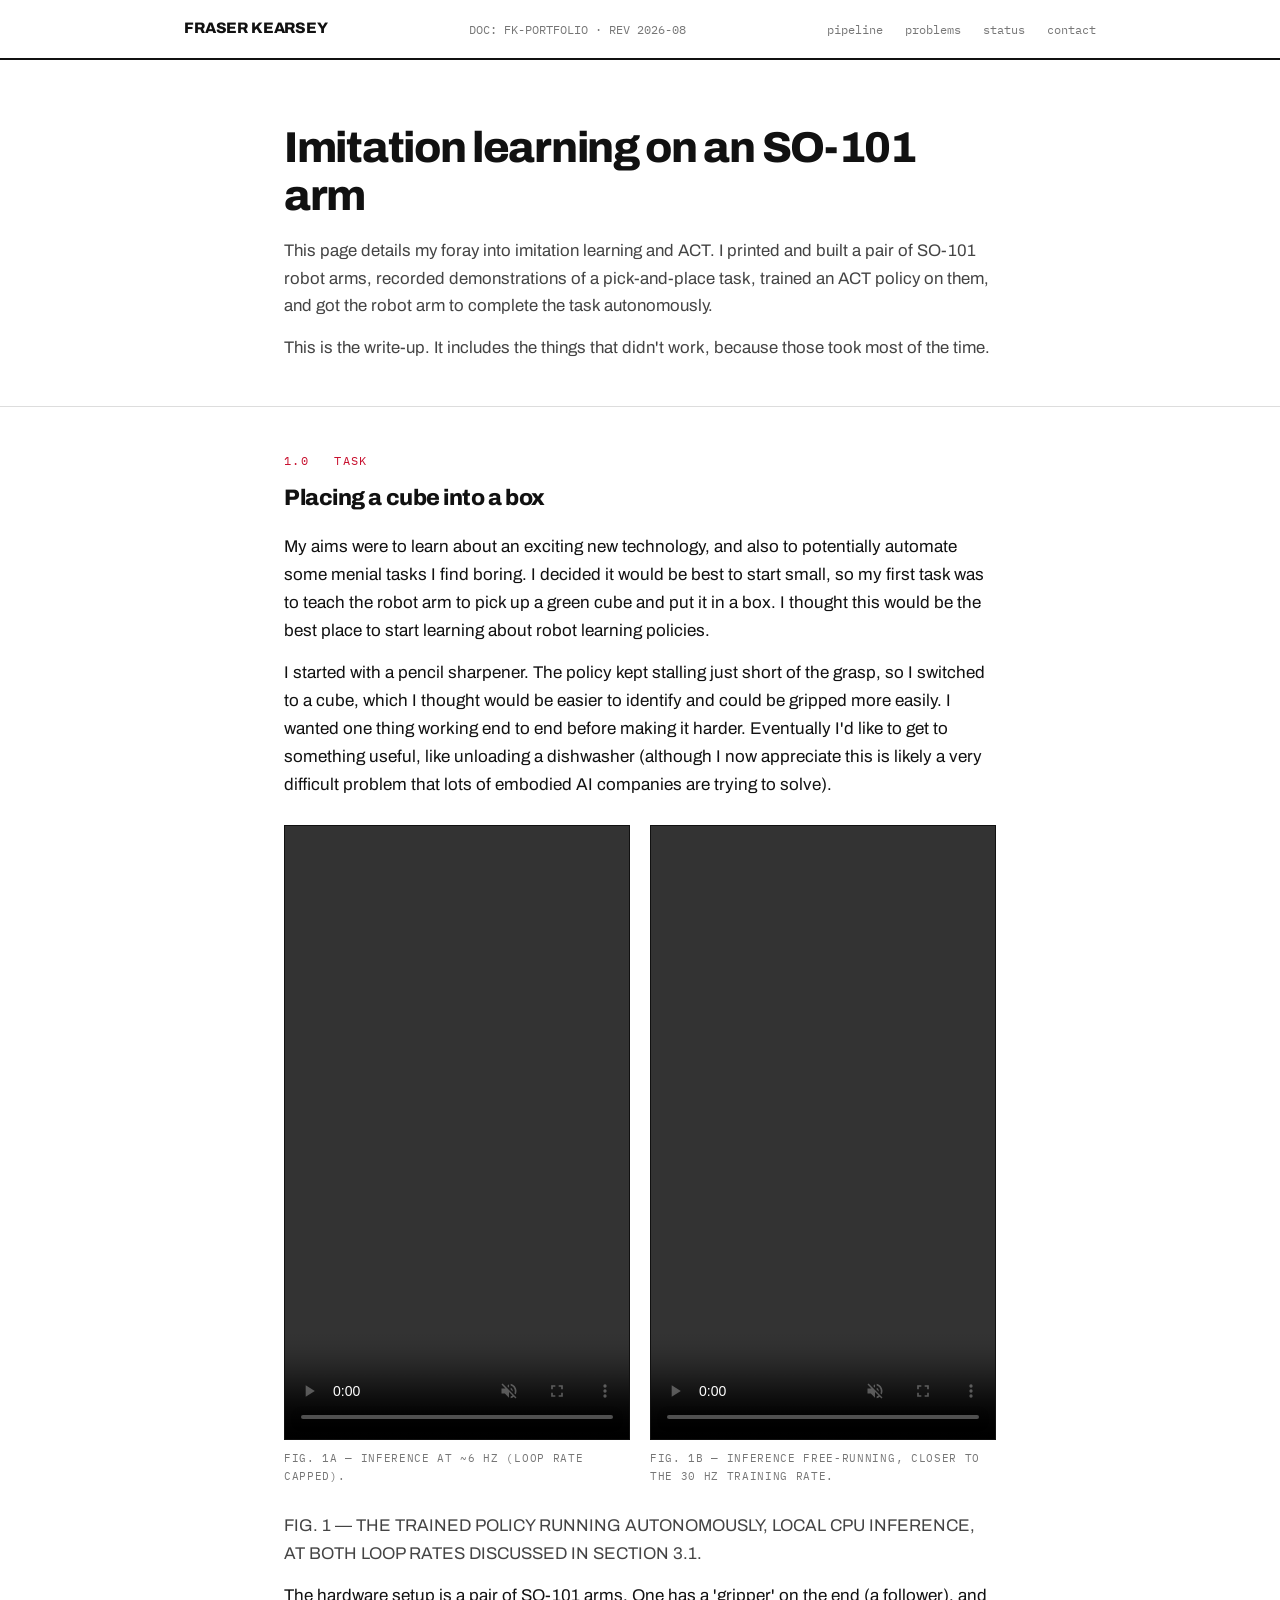
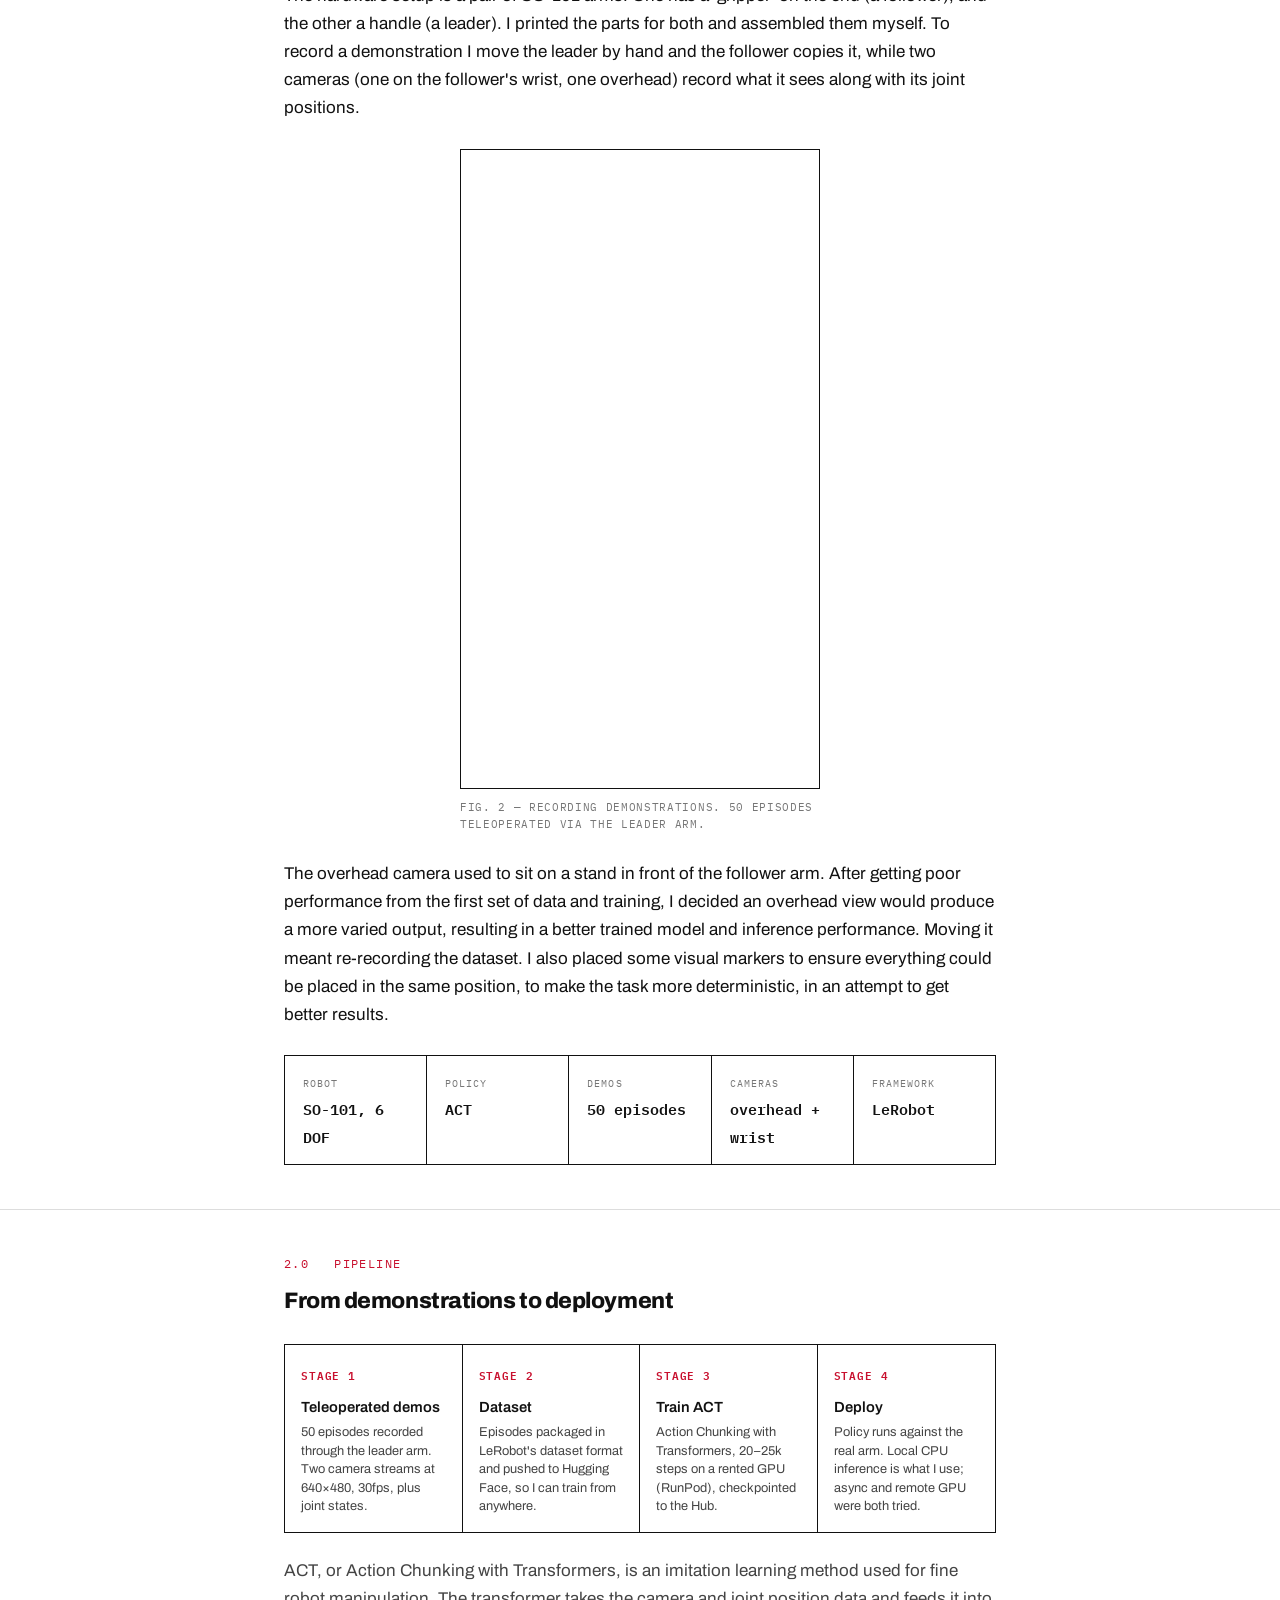
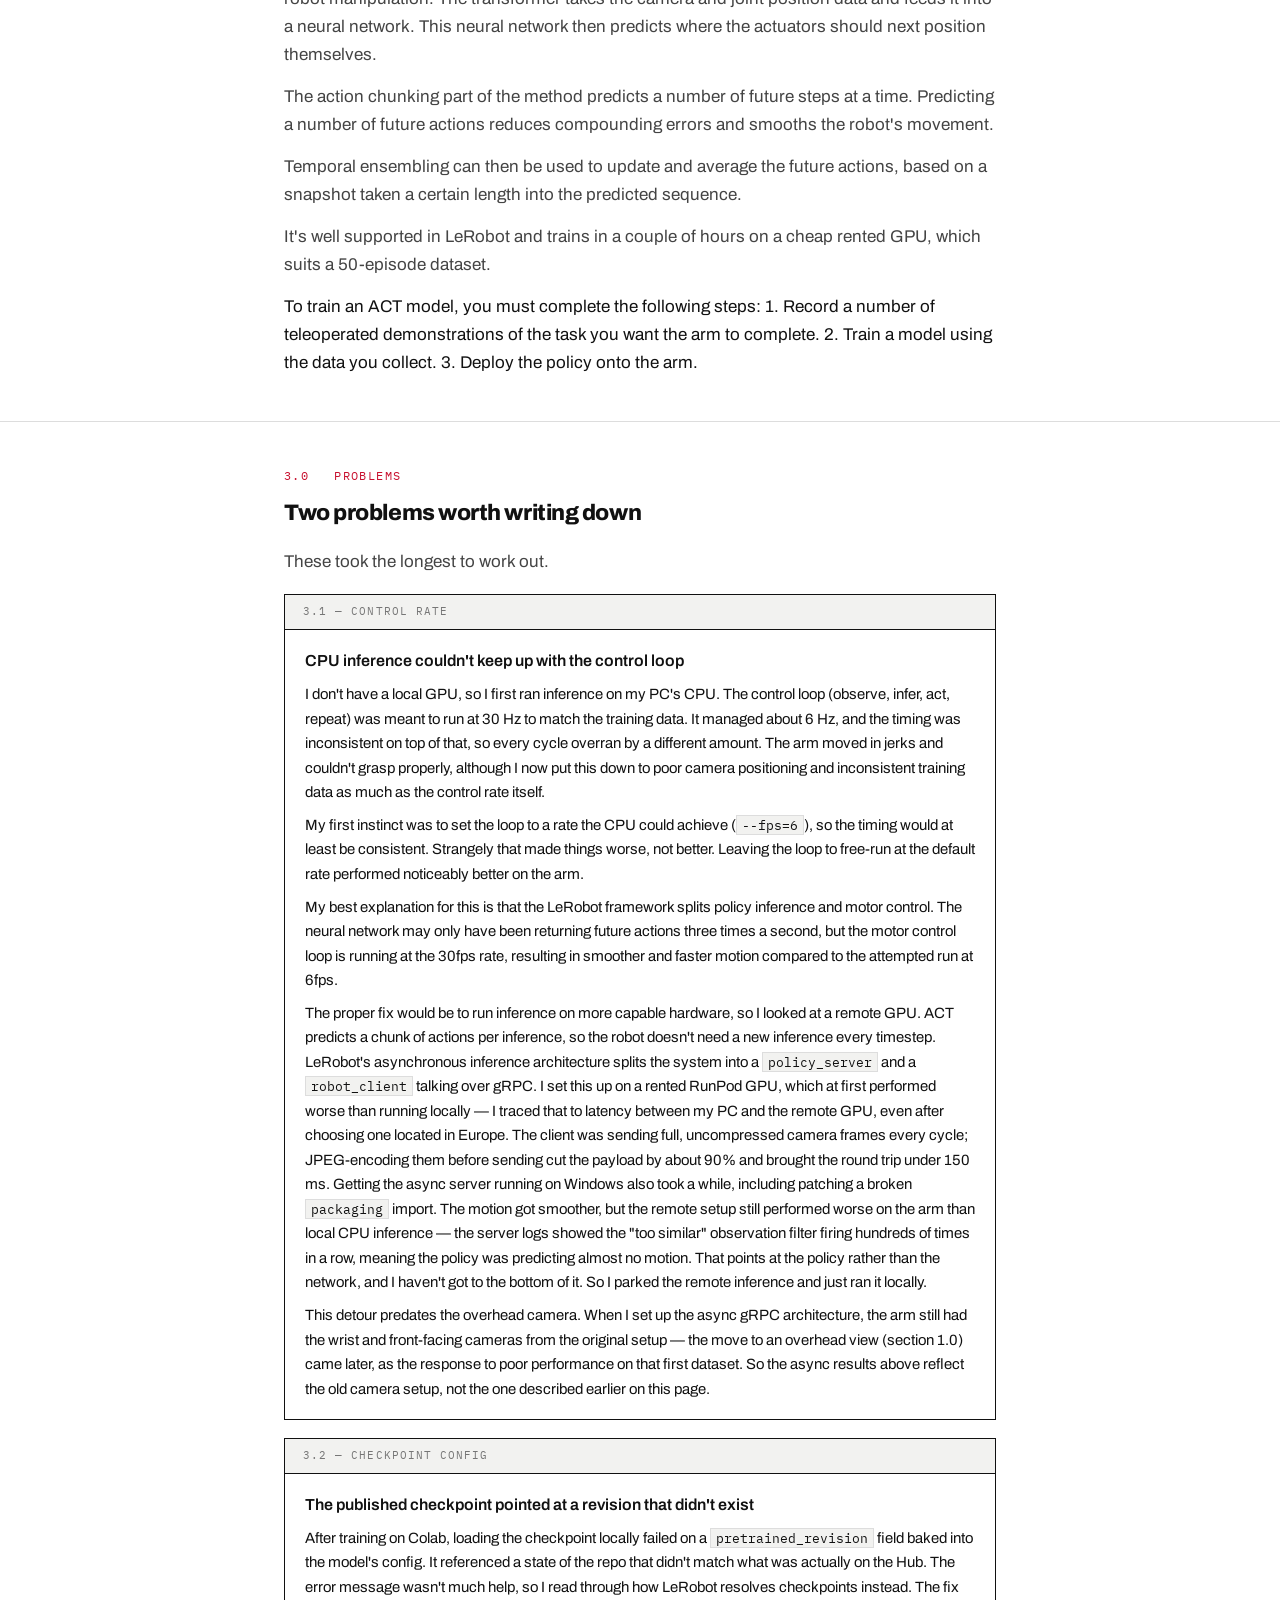
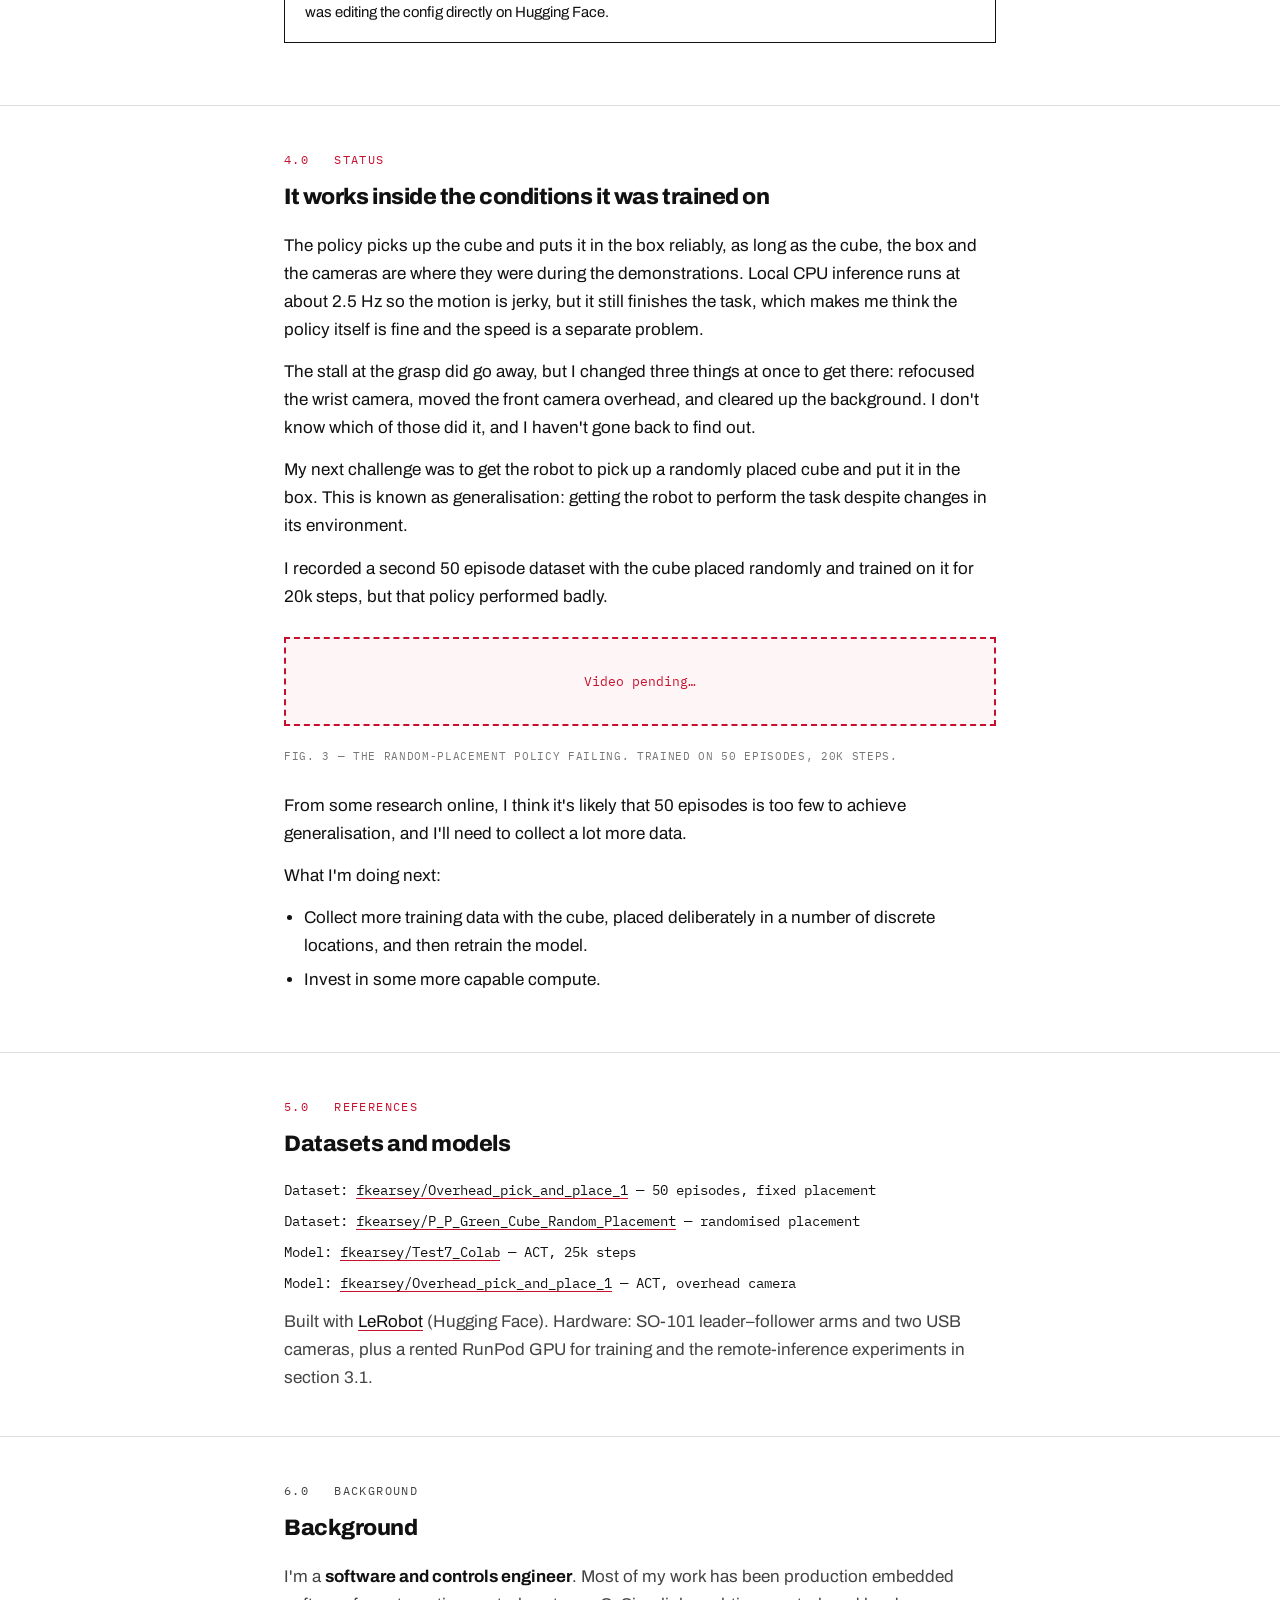
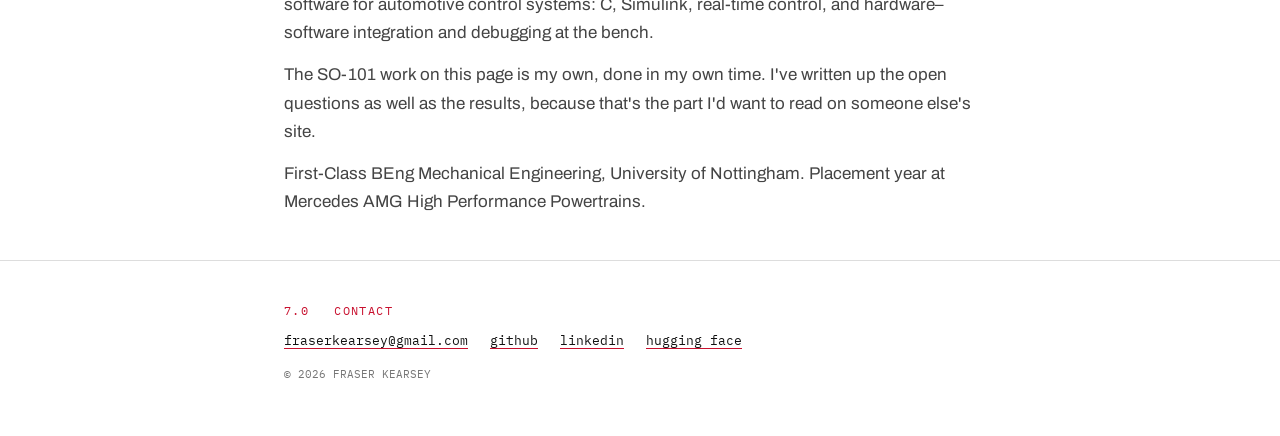
==== index.html @ fc2f0c2c "Add side-by-side inference videos, fix black bars, clean up copy - Add FIG 1A/1B: 6fps and 30fps inf" ====
<!DOCTYPE html>
<html lang="en">
<head>
<meta charset="UTF-8">
<meta name="viewport" content="width=device-width, initial-scale=1.0">
<title>Fraser Kearsey — imitation learning on an SO-101 arm</title>
<meta name="description" content="An end-to-end imitation learning pipeline on the SO-101 robot arm: teleoperated data collection, ACT policy training, and deployment on real hardware.">
<link rel="preconnect" href="https://fonts.googleapis.com">
<link rel="preconnect" href="https://fonts.gstatic.com" crossorigin>
<link href="https://fonts.googleapis.com/css2?family=Archivo:wght@400;500;600;800&family=IBM+Plex+Mono:wght@400;500;600&display=swap" rel="stylesheet">
<style>
:root{
  --paper:#ffffff;
  --ink:#111111;
  --soft:#444444;
  --grey:#767676;
  --panel:#f2f2f0;
  --rule:#dddddd;
  --red:#c8102e;
  --mono:'IBM Plex Mono',ui-monospace,monospace;
  --sans:'Archivo',system-ui,sans-serif;
}
*{box-sizing:border-box;margin:0;padding:0}
html{scroll-behavior:smooth}
@media (prefers-reduced-motion: reduce){html{scroll-behavior:auto}}
body{font-family:var(--sans);color:var(--ink);line-height:1.65;background:var(--paper);font-size:17px}
a{color:var(--ink);text-decoration:underline;text-decoration-color:var(--red);text-underline-offset:3px}
a:hover{color:var(--red)}
a:focus-visible{outline:2px solid var(--red);outline-offset:3px}
.wrap{max-width:760px;margin:0 auto;padding:0 24px}

/* ---------- nav ---------- */
nav{border-bottom:2px solid var(--ink);background:var(--paper);position:sticky;top:0;z-index:10}
nav .wrap{max-width:960px;display:flex;justify-content:space-between;align-items:center;height:58px}
.brand{font-weight:800;font-size:.95rem;letter-spacing:-.01em}
.docref{font-family:var(--mono);font-size:.72rem;color:var(--grey)}
.navlinks{display:flex;gap:22px;font-family:var(--mono);font-size:.78rem}
.navlinks a{color:var(--grey);text-decoration:none}
.navlinks a:hover{color:var(--red)}

/* ---------- intro ---------- */
header.intro{padding:64px 0 44px;border-bottom:1px solid var(--rule)}
h1{font-size:clamp(1.9rem,4.6vw,2.7rem);line-height:1.1;font-weight:800;letter-spacing:-.03em;margin-bottom:18px}
.lede{color:var(--soft);font-size:1.05rem}
.lede p{margin-bottom:14px}
.lede p:last-child{margin-bottom:0}

/* ---------- sections ---------- */
section{padding:44px 0;border-bottom:1px solid var(--rule)}
.secnum{font-family:var(--mono);font-size:.72rem;letter-spacing:.12em;color:var(--red);margin-bottom:10px}
h2{font-size:1.4rem;font-weight:800;letter-spacing:-.02em;margin-bottom:16px}
p{margin-bottom:14px}
p:last-child{margin-bottom:0}
p.soft{color:var(--soft)}
code{font-family:var(--mono);font-size:.85em;background:var(--panel);border:1px solid var(--rule);padding:1px 5px}
ul{margin:0 0 14px 1.2em}
li{margin-bottom:6px}

/* ---------- datastrip ---------- */
.datastrip{display:flex;flex-wrap:wrap;border:1px solid var(--ink);margin-top:26px}
.datastrip div{padding:12px 18px;border-right:1px solid var(--ink);flex:1;min-width:128px}
.datastrip div:last-child{border-right:none}
.datastrip .k{font-family:var(--mono);font-size:.64rem;letter-spacing:.1em;text-transform:uppercase;color:var(--grey)}
.datastrip .v{font-family:var(--mono);font-size:.92rem;font-weight:600}

/* ---------- figures ---------- */
.placeholder{border:2px dashed var(--red);background:#fdf5f6;padding:32px 24px;text-align:center;font-family:var(--mono);font-size:.82rem;color:var(--red);margin:22px 0}
.placeholder small{display:block;margin-top:8px;color:var(--grey);font-size:.72rem;line-height:1.5}

figure.media{margin:26px 0}
figure.media img,figure.media video{display:block;width:100%;border:1px solid var(--ink)}
/* responsive 16:9 box for YouTube embeds */
figure.media .yt{position:relative;aspect-ratio:16/9;border:1px solid var(--ink);background:var(--panel)}
figure.media .yt iframe{position:absolute;inset:0;width:100%;height:100%;border:0;display:block}
figure.media figcaption{font-family:var(--mono);font-size:.7rem;letter-spacing:.06em;color:var(--grey);margin-top:10px;line-height:1.6}

/* ---------- side-by-side video pair ---------- */
.media-pair{display:grid;grid-template-columns:1fr 1fr;gap:20px;margin:26px 0}
.media-pair figure.media{margin:0}
video.portrait{aspect-ratio:9/16;height:auto;object-fit:cover;object-position:center}
figure.media.short{max-width:360px;margin-left:auto;margin-right:auto}
@media (max-width:700px){
  .media-pair{grid-template-columns:1fr}
}

/* ---------- pipeline ---------- */
.pipeline{display:grid;grid-template-columns:repeat(4,1fr);margin:24px 0;border:1px solid var(--ink)}
.stage{padding:16px;border-right:1px solid var(--ink)}
.stage:last-child{border-right:none}
.stage .num{font-family:var(--mono);font-size:.66rem;color:var(--red);font-weight:600;letter-spacing:.08em}
.stage h4{font-size:.92rem;font-weight:600;margin:6px 0 4px}
.stage p{font-size:.8rem;color:var(--soft);margin:0;line-height:1.45}

/* ---------- problem blocks ---------- */
.problem{border:1px solid var(--ink);margin:18px 0}
.problem .p-head{display:flex;justify-content:space-between;align-items:center;gap:10px;padding:8px 18px;background:var(--panel);border-bottom:1px solid var(--ink)}
.problem .p-label{font-family:var(--mono);font-size:.66rem;letter-spacing:.1em;color:var(--grey)}
.problem .p-body{padding:18px 20px}
.problem h4{font-size:1rem;font-weight:600;margin-bottom:8px}
.problem p{font-size:.93rem;margin-bottom:8px}
.problem p:last-child{margin-bottom:0}

/* ---------- lists ---------- */
.links-list{list-style:none;margin-left:0}
.links-list li{font-family:var(--mono);font-size:.86rem;margin-bottom:8px}

/* ---------- background ---------- */
.about p{color:var(--soft)}
.about strong{color:var(--ink)}

/* ---------- footer ---------- */
footer{padding:40px 0 52px}
.footlinks{display:flex;gap:22px;flex-wrap:wrap;font-family:var(--mono);font-size:.82rem;margin-bottom:14px}
.copyright{font-family:var(--mono);font-size:.7rem;color:var(--grey)}

@media (max-width:760px){
  .docref{display:none}
}
@media (max-width:700px){
  .pipeline{grid-template-columns:1fr 1fr}
  .stage:nth-child(2){border-right:none}
  .stage:nth-child(1),.stage:nth-child(2){border-bottom:1px solid var(--ink)}
}
@media (max-width:430px){
  .pipeline{grid-template-columns:1fr}
  .stage{border-right:none;border-bottom:1px solid var(--ink)}
  .stage:last-child{border-bottom:none}
}
</style>
</head>
<body>

<nav>
  <div class="wrap">
    <span class="brand">FRASER KEARSEY</span>
    <span class="docref">DOC: FK-PORTFOLIO &middot; REV 2026-08</span>
    <div class="navlinks">
      <a href="#pipeline">pipeline</a>
      <a href="#problems">problems</a>
      <a href="#status">status</a>
      <a href="#contact">contact</a>
    </div>
  </div>
</nav>

<header class="intro">
  <div class="wrap">
    <h1>Imitation learning on an SO-101 arm</h1>
    <div class="lede">
      <p>This page details my foray into imitation learning and ACT. I printed and built a pair of SO-101 robot arms, recorded demonstrations of a pick-and-place task, trained an ACT policy on them, and got the robot arm to complete the task autonomously.</p>
      <p>This is the write-up. It includes the things that didn't work, because those took most of the time.</p>
    </div>
  </div>
</header>

<main>

<section>
  <div class="wrap">
    <p class="secnum">1.0 &nbsp; TASK</p>
    <h2>Placing a cube into a box</h2>
    <p>My aims were to learn about an exciting new technology, and also to potentially automate some menial tasks I find boring. I decided it would be best to start small, so my first task was to teach the robot arm to pick up a green cube and put it in a box. I thought this would be the best place to start learning about robot learning policies.</p>
    <p>I started with a pencil sharpener. The policy kept stalling just short of the grasp, so I switched to a cube, which I thought would be easier to identify and could be gripped more easily. I wanted one thing working end to end before making it harder. Eventually I'd like to get to something useful, like unloading a dishwasher (although I now appreciate this is likely a very difficult problem that lots of embodied AI companies are trying to solve).</p>

    <div class="media-pair">
      <figure class="media">
        <video class="portrait" src="Video/Working_Inference_6fps.mp4" controls muted playsinline></video>
        <figcaption>FIG. 1A &mdash; INFERENCE AT ~6 HZ (LOOP RATE CAPPED).</figcaption>
      </figure>
      <figure class="media">
        <video class="portrait" src="Video/Working_Inference_30fps_720.mp4" controls muted playsinline></video>
        <figcaption>FIG. 1B &mdash; INFERENCE FREE-RUNNING, CLOSER TO THE 30 HZ TRAINING RATE.</figcaption>
      </figure>
    </div>
    <p class="soft">FIG. 1 &mdash; THE TRAINED POLICY RUNNING AUTONOMOUSLY, LOCAL CPU INFERENCE, AT BOTH LOOP RATES DISCUSSED IN SECTION 3.1.</p>

    <p>The hardware setup is a pair of SO-101 arms. One has a 'gripper' on the end (a follower), and the other a handle (a leader). I printed the parts for both and assembled them myself. To record a demonstration I move the leader by hand and the follower copies it, while two cameras (one on the follower's wrist, one overhead) record what it sees along with its joint positions.</p>

    <!-- FIG. 2 — data collection timelapse. Same drill: swap YOUR_VIDEO_ID. -->
    <figure class="media short">
      <video class="portrait" src="Video/so101-datacollection.mp4" autoplay loop muted playsinline></video>
      <figcaption>FIG. 2 — RECORDING DEMONSTRATIONS. 50 EPISODES TELEOPERATED VIA THE LEADER ARM.</figcaption>
    </figure>

    <p>The overhead camera used to sit on a stand in front of the follower arm. After getting poor performance from the first set of data and training, I decided an overhead view would produce a more varied output, resulting in a better trained model and inference performance. Moving it meant re-recording the dataset. I also placed some visual markers to ensure everything could be placed in the same position, to make the task more deterministic, in an attempt to get better results.</p>

    <div class="datastrip">
      <div><span class="k">Robot</span><br><span class="v">SO-101, 6 DOF</span></div>
      <div><span class="k">Policy</span><br><span class="v">ACT</span></div>
      <div><span class="k">Demos</span><br><span class="v">50 episodes</span></div>
      <div><span class="k">Cameras</span><br><span class="v">overhead + wrist</span></div>
      <div><span class="k">Framework</span><br><span class="v">LeRobot</span></div>
    </div>
  </div>
</section>

<section id="pipeline">
  <div class="wrap">
    <p class="secnum">2.0 &nbsp; PIPELINE</p>
    <h2>From demonstrations to deployment</h2>
    <div class="pipeline">
      <div class="stage">
        <span class="num">STAGE 1</span>
        <h4>Teleoperated demos</h4>
        <p>50 episodes recorded through the leader arm. Two camera streams at 640&times;480, 30fps, plus joint states.</p>
      </div>
      <div class="stage">
        <span class="num">STAGE 2</span>
        <h4>Dataset</h4>
        <p>Episodes packaged in LeRobot's dataset format and pushed to Hugging Face, so I can train from anywhere.</p>
      </div>
      <div class="stage">
        <span class="num">STAGE 3</span>
        <h4>Train ACT</h4>
        <p>Action Chunking with Transformers, 20&ndash;25k steps on a rented GPU (RunPod), checkpointed to the Hub.</p>
      </div>
      <div class="stage">
        <span class="num">STAGE 4</span>
        <h4>Deploy</h4>
        <p>Policy runs against the real arm. Local CPU inference is what I use; async and remote GPU were both tried.</p>
      </div>
    </div>
    <p class="soft">ACT, or Action Chunking with Transformers, is an imitation learning method used for fine robot manipulation. The transformer takes the camera and joint position data and feeds it into a neural network. This neural network then predicts where the actuators should next position themselves.</p>

    <p class="soft">The action chunking part of the method predicts a number of future steps at a time. Predicting a number of future actions reduces compounding errors and smooths the robot's movement.</p>

    <p class="soft">Temporal ensembling can then be used to update and average the future actions, based on a snapshot taken a certain length into the predicted sequence.</p>

    <p class="soft">It's well supported in LeRobot and trains in a couple of hours on a cheap rented GPU, which suits a 50-episode dataset.</p>

    <p>To train an ACT model, you must complete the following steps: 1. Record a number of teleoperated demonstrations of the task you want the arm to complete. 2. Train a model using the data you collect. 3. Deploy the policy onto the arm.</p>
  </div>
</section>

<section id="problems">
  <div class="wrap">
    <p class="secnum">3.0 &nbsp; PROBLEMS</p>
    <h2>Two problems worth writing down</h2>
    <p class="soft">These took the longest to work out.</p>

    <div class="problem">
      <div class="p-head"><span class="p-label">3.1 &mdash; CONTROL RATE</span></div>
      <div class="p-body">
        <h4>CPU inference couldn't keep up with the control loop</h4>
        <p>I don't have a local GPU, so I first ran inference on my PC's CPU. The control loop (observe, infer, act, repeat) was meant to run at 30 Hz to match the training data. It managed about 6 Hz, and the timing was inconsistent on top of that, so every cycle overran by a different amount. The arm moved in jerks and couldn't grasp properly, although I now put this down to poor camera positioning and inconsistent training data as much as the control rate itself.</p>
        
        <p>My first instinct was to set the loop to a rate the CPU could achieve (<code>--fps=6</code>), so the timing would at least be consistent. Strangely that made things worse, not better. Leaving the loop to free-run at the default rate performed noticeably better on the arm.</p>
        
        <p>My best explanation for this is that the LeRobot framework splits policy inference and motor control. The neural network may only have been returning future actions three times a second, but the motor control loop is running at the 30fps rate, resulting in smoother and faster motion compared to the attempted run at 6fps.</p>
        
        <p>The proper fix would be to run inference on more capable hardware, so I looked at a remote GPU. ACT predicts a chunk of actions per inference, so the robot doesn't need a new inference every timestep. LeRobot's asynchronous inference architecture splits the system into a <code>policy_server</code> and a <code>robot_client</code> talking over gRPC. I set this up on a rented RunPod GPU, which at first performed worse than running locally &mdash; I traced that to latency between my PC and the remote GPU, even after choosing one located in Europe. The client was sending full, uncompressed camera frames every cycle; JPEG-encoding them before sending cut the payload by about 90% and brought the round trip under 150 ms. Getting the async server running on Windows also took a while, including patching a broken <code>packaging</code> import. The motion got smoother, but the remote setup still performed worse on the arm than local CPU inference &mdash; the server logs showed the "too similar" observation filter firing hundreds of times in a row, meaning the policy was predicting almost no motion. That points at the policy rather than the network, and I haven't got to the bottom of it. So I parked the remote inference and just ran it locally.</p>

        <p>This detour predates the overhead camera. When I set up the async gRPC architecture, the arm still had the wrist and front-facing cameras from the original setup &mdash; the move to an overhead view (section 1.0) came later, as the response to poor performance on that first dataset. So the async results above reflect the old camera setup, not the one described earlier on this page.</p>
      </div>
    </div>

    <div class="problem">
      <div class="p-head"><span class="p-label">3.2 &mdash; CHECKPOINT CONFIG</span></div>
      <div class="p-body">
        <h4>The published checkpoint pointed at a revision that didn't exist</h4>
        <p>After training on Colab, loading the checkpoint locally failed on a <code>pretrained_revision</code> field baked into the model's config. It referenced a state of the repo that didn't match what was actually on the Hub. The error message wasn't much help, so I read through how LeRobot resolves checkpoints instead. The fix was editing the config directly on Hugging Face.</p>
      </div>
    </div>
  </div>
</section>

<section id="status">
  <div class="wrap">
    <p class="secnum">4.0 &nbsp; STATUS</p>
    <h2>It works inside the conditions it was trained on</h2>
    <p>The policy picks up the cube and puts it in the box reliably, as long as the cube, the box and the cameras are where they were during the demonstrations. Local CPU inference runs at about 2.5 Hz so the motion is jerky, but it still finishes the task, which makes me think the policy itself is fine and the speed is a separate problem.</p>
    <p>The stall at the grasp did go away, but I changed three things at once to get there: refocused the wrist camera, moved the front camera overhead, and cleared up the background. I don't know which of those did it, and I haven't gone back to find out.</p>
    <p>My next challenge was to get the robot to pick up a randomly placed cube and put it in the box. This is known as generalisation: getting the robot to perform the task despite changes in its environment.</p>
    <p>I recorded a second 50 episode dataset with the cube placed randomly and trained on it for 20k steps, but that policy performed badly.</p>

    <!-- FIG. 3 — the poor generalisation run. Replace .placeholder with a video/figure once footage is ready. -->
    <figure class="media">
      <div class="placeholder">Video pending&hellip;</div>
      <figcaption>FIG. 3 &mdash; THE RANDOM-PLACEMENT POLICY FAILING. TRAINED ON 50 EPISODES, 20K STEPS.</figcaption>
    </figure>

    <p>From some research online, I think it's likely that 50 episodes is too few to achieve generalisation, and I'll need to collect a lot more data.</p>
    <p>What I'm doing next:</p>
    <ul>
      <li>Collect more training data with the cube, placed deliberately in a number of discrete locations, and then retrain the model.</li>
      <li>Invest in some more capable compute.</li>
    </ul>
  </div>
</section>

<section>
  <div class="wrap">
    <p class="secnum">5.0 &nbsp; REFERENCES</p>
    <h2>Datasets and models</h2>
    <ul class="links-list">
      <li>Dataset: <a href="https://huggingface.co/datasets/fkearsey/Overhead_pick_and_place_1">fkearsey/Overhead_pick_and_place_1</a> &mdash; 50 episodes, fixed placement</li>
      <li>Dataset: <a href="https://huggingface.co/datasets/fkearsey/P_P_Green_Cube_Random_Placement">fkearsey/P_P_Green_Cube_Random_Placement</a> &mdash; randomised placement</li>
      <li>Model: <a href="https://huggingface.co/fkearsey/Test7_Colab">fkearsey/Test7_Colab</a> &mdash; ACT, 25k steps</li>
      <li>Model: <a href="https://huggingface.co/fkearsey/Overhead_pick_and_place_1">fkearsey/Overhead_pick_and_place_1</a> &mdash; ACT, overhead camera</li>
    </ul>
    <p class="soft">Built with <a href="https://github.com/huggingface/lerobot">LeRobot</a> (Hugging Face). Hardware: SO-101 leader&ndash;follower arms and two USB cameras, plus a rented RunPod GPU for training and the remote-inference experiments in section 3.1.</p>
  </div>
</section>

<section id="background" class="about">
  <div class="wrap">
    <p class="secnum">6.0 &nbsp; BACKGROUND</p>
    <h2>Background</h2>
    <p>I'm a <strong>software and controls engineer</strong>. Most of my work has been production embedded software for automotive control systems: C, Simulink, real-time control, and hardware&ndash;software integration and debugging at the bench.</p>
    <p>The SO-101 work on this page is my own, done in my own time. I've written up the open questions as well as the results, because that's the part I'd want to read on someone else's site.</p>
    <p>First-Class BEng Mechanical Engineering, University of Nottingham. Placement year at Mercedes AMG High Performance Powertrains.</p>
  </div>
</section>
</main>

<footer id="contact">
  <div class="wrap">
    <p class="secnum">7.0 &nbsp; CONTACT</p>
    <div class="footlinks">
      <a href="mailto:fraserkearsey@gmail.com">fraserkearsey@gmail.com</a>
      <a href="https://github.com/fraserky">github</a>
      <a href="https://linkedin.com/in/fraserkearsey">linkedin</a>
      <a href="https://huggingface.co/fkearsey">hugging face</a>
    </div>
    <p class="copyright">&copy; 2026 FRASER KEARSEY</p>
  </div>
</footer>

</body>
</html>
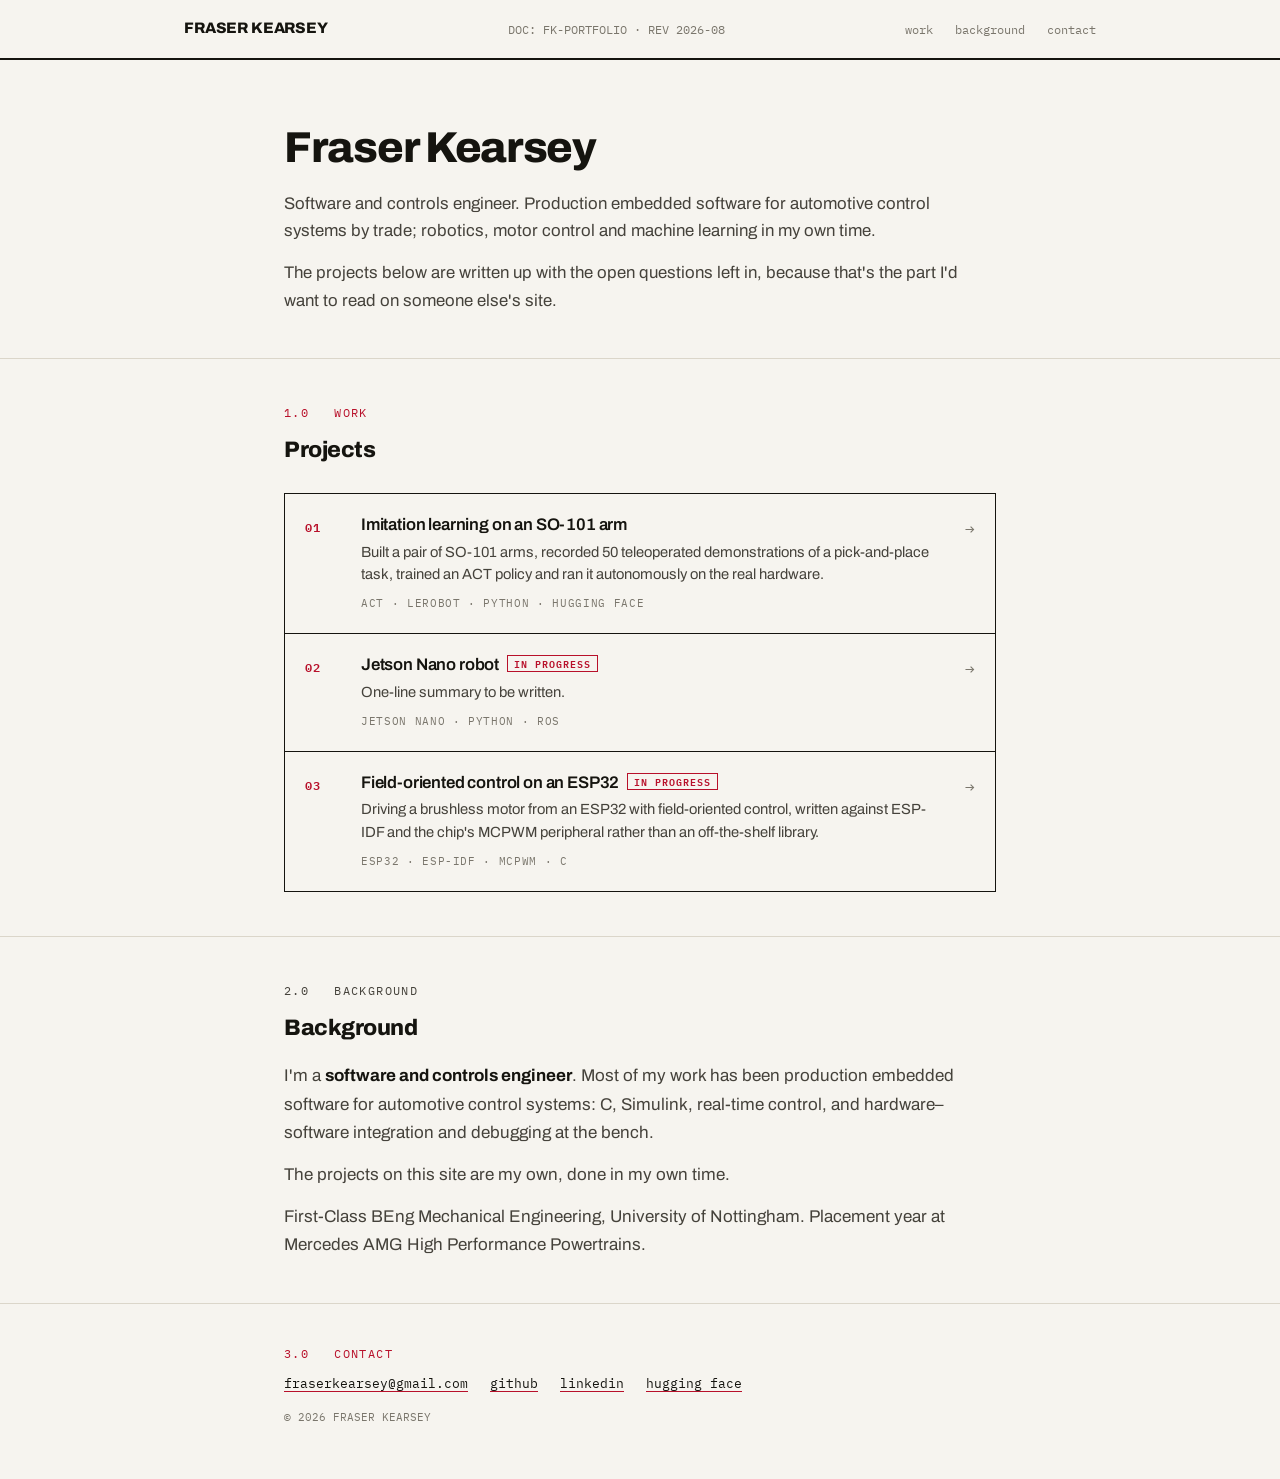
==== commit 910b5360: "Split site into multiple pages; add Jetson Nano and ESP32 FOC stubs" ====
--- a/index.html
+++ b/index.html
@@ -3,26 +3,42 @@
 <head>
 <meta charset="UTF-8">
 <meta name="viewport" content="width=device-width, initial-scale=1.0">
-<title>Fraser Kearsey — imitation learning on an SO-101 arm</title>
-<meta name="description" content="An end-to-end imitation learning pipeline on the SO-101 robot arm: teleoperated data collection, ACT policy training, and deployment on real hardware.">
+<title>Fraser Kearsey — software and controls engineer</title>
+<meta name="description" content="Software and controls engineer. Embedded control systems by trade, robotics and machine learning projects in my own time.">
 <link rel="preconnect" href="https://fonts.googleapis.com">
 <link rel="preconnect" href="https://fonts.gstatic.com" crossorigin>
 <link href="https://fonts.googleapis.com/css2?family=Archivo:wght@400;500;600;800&family=IBM+Plex+Mono:wght@400;500;600&display=swap" rel="stylesheet">
 <style>
 :root{
-  --paper:#ffffff;
-  --ink:#111111;
-  --soft:#444444;
-  --grey:#767676;
-  --panel:#f2f2f0;
-  --rule:#dddddd;
-  --red:#c8102e;
+  --paper:#f6f4ef;
+  --ink:#15140f;
+  --soft:#45423b;
+  --grey:#7a766c;
+  --panel:#ebe7de;
+  --rule:#dbd6ca;
+  --red:#b8102a;
+  --wash:#f6eae9;
+}
+@media (prefers-color-scheme: dark){
+  :root{
+    --paper:#14130f;
+    --ink:#ecebe5;
+    --soft:#b5b1a6;
+    --grey:#8b8579;
+    --panel:#1e1c17;
+    --rule:#2f2c25;
+    --red:#ff6478;
+    --wash:#2a1c1e;
+  }
+}
+:root{
   --mono:'IBM Plex Mono',ui-monospace,monospace;
   --sans:'Archivo',system-ui,sans-serif;
 }
 *{box-sizing:border-box;margin:0;padding:0}
 html{scroll-behavior:smooth}
 @media (prefers-reduced-motion: reduce){html{scroll-behavior:auto}}
+html{color-scheme:light dark}
 body{font-family:var(--sans);color:var(--ink);line-height:1.65;background:var(--paper);font-size:17px}
 a{color:var(--ink);text-decoration:underline;text-decoration-color:var(--red);text-underline-offset:3px}
 a:hover{color:var(--red)}
@@ -32,7 +48,8 @@
 /* ---------- nav ---------- */
 nav{border-bottom:2px solid var(--ink);background:var(--paper);position:sticky;top:0;z-index:10}
 nav .wrap{max-width:960px;display:flex;justify-content:space-between;align-items:center;height:58px}
-.brand{font-weight:800;font-size:.95rem;letter-spacing:-.01em}
+.brand{font-weight:800;font-size:.95rem;letter-spacing:-.01em;text-decoration:none;color:var(--ink)}
+.brand:hover{color:var(--red)}
 .docref{font-family:var(--mono);font-size:.72rem;color:var(--grey)}
 .navlinks{display:flex;gap:22px;font-family:var(--mono);font-size:.78rem}
 .navlinks a{color:var(--grey);text-decoration:none}
@@ -56,53 +73,47 @@
 ul{margin:0 0 14px 1.2em}
 li{margin-bottom:6px}
 
-/* ---------- datastrip ---------- */
-.datastrip{display:flex;flex-wrap:wrap;border:1px solid var(--ink);margin-top:26px}
-.datastrip div{padding:12px 18px;border-right:1px solid var(--ink);flex:1;min-width:128px}
-.datastrip div:last-child{border-right:none}
-.datastrip .k{font-family:var(--mono);font-size:.64rem;letter-spacing:.1em;text-transform:uppercase;color:var(--grey)}
-.datastrip .v{font-family:var(--mono);font-size:.92rem;font-weight:600}
-
-/* ---------- figures ---------- */
-.placeholder{border:2px dashed var(--red);background:#fdf5f6;padding:32px 24px;text-align:center;font-family:var(--mono);font-size:.82rem;color:var(--red);margin:22px 0}
-.placeholder small{display:block;margin-top:8px;color:var(--grey);font-size:.72rem;line-height:1.5}
-
-figure.media{margin:26px 0}
-figure.media img,figure.media video{display:block;width:100%;border:1px solid var(--ink)}
-/* responsive 16:9 box for YouTube embeds */
-figure.media .yt{position:relative;aspect-ratio:16/9;border:1px solid var(--ink);background:var(--panel)}
-figure.media .yt iframe{position:absolute;inset:0;width:100%;height:100%;border:0;display:block}
-figure.media figcaption{font-family:var(--mono);font-size:.7rem;letter-spacing:.06em;color:var(--grey);margin-top:10px;line-height:1.6}
-
-/* ---------- side-by-side video pair ---------- */
-.media-pair{display:grid;grid-template-columns:1fr 1fr;gap:20px;margin:26px 0}
-.media-pair figure.media{margin:0}
-video.portrait{aspect-ratio:9/16;height:auto;object-fit:cover;object-position:center}
-figure.media.short{max-width:360px;margin-left:auto;margin-right:auto}
-@media (max-width:700px){
-  .media-pair{grid-template-columns:1fr}
-}
-
-/* ---------- pipeline ---------- */
-.pipeline{display:grid;grid-template-columns:repeat(4,1fr);margin:24px 0;border:1px solid var(--ink)}
-.stage{padding:16px;border-right:1px solid var(--ink)}
-.stage:last-child{border-right:none}
-.stage .num{font-family:var(--mono);font-size:.66rem;color:var(--red);font-weight:600;letter-spacing:.08em}
-.stage h4{font-size:.92rem;font-weight:600;margin:6px 0 4px}
-.stage p{font-size:.8rem;color:var(--soft);margin:0;line-height:1.45}
-
-/* ---------- problem blocks ---------- */
-.problem{border:1px solid var(--ink);margin:18px 0}
-.problem .p-head{display:flex;justify-content:space-between;align-items:center;gap:10px;padding:8px 18px;background:var(--panel);border-bottom:1px solid var(--ink)}
-.problem .p-label{font-family:var(--mono);font-size:.66rem;letter-spacing:.1em;color:var(--grey)}
-.problem .p-body{padding:18px 20px}
-.problem h4{font-size:1rem;font-weight:600;margin-bottom:8px}
-.problem p{font-size:.93rem;margin-bottom:8px}
-.problem p:last-child{margin-bottom:0}
-
-/* ---------- lists ---------- */
-.links-list{list-style:none;margin-left:0}
-.links-list li{font-family:var(--mono);font-size:.86rem;margin-bottom:8px}
+/* ---------- project cards ---------- */
+.projects{border:1px solid var(--ink);margin-top:24px}
+a.project{
+  display:grid;
+  grid-template-columns:56px 1fr 28px;
+  align-items:start;
+  gap:0;
+  padding:20px 20px;
+  border-bottom:1px solid var(--ink);
+  text-decoration:none;
+  color:var(--ink);
+  background:var(--paper);
+  transition:background .12s ease;
+}
+a.project:last-child{border-bottom:none}
+a.project:hover{background:var(--panel)}
+a.project:hover .p-title{color:var(--red)}
+a.project:focus-visible{outline:2px solid var(--red);outline-offset:-2px}
+.p-num{font-family:var(--mono);font-size:.72rem;color:var(--red);font-weight:600;letter-spacing:.08em;padding-top:4px}
+.p-title{display:block;font-size:1.05rem;font-weight:600;letter-spacing:-.01em;margin-bottom:4px;line-height:1.35}
+.p-desc{display:block;font-size:.92rem;color:var(--soft);margin-bottom:10px;line-height:1.5}
+.p-meta{display:block;font-family:var(--mono);font-size:.68rem;letter-spacing:.06em;color:var(--grey);text-transform:uppercase}
+.p-arrow{font-family:var(--mono);font-size:1rem;color:var(--grey);text-align:right;padding-top:2px}
+a.project:hover .p-arrow{color:var(--red)}
+.badge{
+  display:inline-block;
+  font-family:var(--mono);
+  font-size:.6rem;
+  letter-spacing:.1em;
+  text-transform:uppercase;
+  border:1px solid var(--grey);
+  color:var(--grey);
+  padding:1px 6px;
+  margin-left:8px;
+  vertical-align:2px;
+}
+.badge.wip{border-color:var(--red);color:var(--red)}
+@media (max-width:520px){
+  a.project{grid-template-columns:44px 1fr;padding:18px 16px}
+  .p-arrow{display:none}
+}
 
 /* ---------- background ---------- */
 .about p{color:var(--soft)}
@@ -116,28 +127,17 @@
 @media (max-width:760px){
   .docref{display:none}
 }
-@media (max-width:700px){
-  .pipeline{grid-template-columns:1fr 1fr}
-  .stage:nth-child(2){border-right:none}
-  .stage:nth-child(1),.stage:nth-child(2){border-bottom:1px solid var(--ink)}
-}
-@media (max-width:430px){
-  .pipeline{grid-template-columns:1fr}
-  .stage{border-right:none;border-bottom:1px solid var(--ink)}
-  .stage:last-child{border-bottom:none}
-}
 </style>
 </head>
 <body>
 
 <nav>
   <div class="wrap">
-    <span class="brand">FRASER KEARSEY</span>
+    <a class="brand" href="index.html">FRASER KEARSEY</a>
     <span class="docref">DOC: FK-PORTFOLIO &middot; REV 2026-08</span>
     <div class="navlinks">
-      <a href="#pipeline">pipeline</a>
-      <a href="#problems">problems</a>
-      <a href="#status">status</a>
+      <a href="#work">work</a>
+      <a href="#background">background</a>
       <a href="#contact">contact</a>
     </div>
   </div>
@@ -145,177 +145,72 @@
 
 <header class="intro">
   <div class="wrap">
-    <h1>Imitation learning on an SO-101 arm</h1>
+    <h1>Fraser Kearsey</h1>
     <div class="lede">
-      <p>This page details my foray into imitation learning and ACT. I printed and built a pair of SO-101 robot arms, recorded demonstrations of a pick-and-place task, trained an ACT policy on them, and got the robot arm to complete the task autonomously.</p>
-      <p>This is the write-up. It includes the things that didn't work, because those took most of the time.</p>
+      <p>Software and controls engineer. Production embedded software for automotive control systems by trade; robotics, motor control and machine learning in my own time.</p>
+      <p>The projects below are written up with the open questions left in, because that's the part I'd want to read on someone else's site.</p>
     </div>
   </div>
 </header>
 
 <main>
 
-<section>
-  <div class="wrap">
-    <p class="secnum">1.0 &nbsp; TASK</p>
-    <h2>Placing a cube into a box</h2>
-    <p>My aims were to learn about an exciting new technology, and also to potentially automate some menial tasks I find boring. I decided it would be best to start small, so my first task was to teach the robot arm to pick up a green cube and put it in a box. I thought this would be the best place to start learning about robot learning policies.</p>
-    <p>I started with a pencil sharpener. The policy kept stalling just short of the grasp, so I switched to a cube, which I thought would be easier to identify and could be gripped more easily. I wanted one thing working end to end before making it harder. Eventually I'd like to get to something useful, like unloading a dishwasher (although I now appreciate this is likely a very difficult problem that lots of embodied AI companies are trying to solve).</p>
-
-    <div class="media-pair">
-      <figure class="media">
-        <video class="portrait" src="Video/Working_Inference_6fps.mp4" controls muted playsinline></video>
-        <figcaption>FIG. 1A &mdash; INFERENCE AT ~6 HZ (LOOP RATE CAPPED).</figcaption>
-      </figure>
-      <figure class="media">
-        <video class="portrait" src="Video/Working_Inference_30fps_720.mp4" controls muted playsinline></video>
-        <figcaption>FIG. 1B &mdash; INFERENCE FREE-RUNNING, CLOSER TO THE 30 HZ TRAINING RATE.</figcaption>
-      </figure>
-    </div>
-    <p class="soft">FIG. 1 &mdash; THE TRAINED POLICY RUNNING AUTONOMOUSLY, LOCAL CPU INFERENCE, AT BOTH LOOP RATES DISCUSSED IN SECTION 3.1.</p>
-
-    <p>The hardware setup is a pair of SO-101 arms. One has a 'gripper' on the end (a follower), and the other a handle (a leader). I printed the parts for both and assembled them myself. To record a demonstration I move the leader by hand and the follower copies it, while two cameras (one on the follower's wrist, one overhead) record what it sees along with its joint positions.</p>
-
-    <!-- FIG. 2 — data collection timelapse. Same drill: swap YOUR_VIDEO_ID. -->
-    <figure class="media short">
-      <video class="portrait" src="Video/so101-datacollection.mp4" autoplay loop muted playsinline></video>
-      <figcaption>FIG. 2 — RECORDING DEMONSTRATIONS. 50 EPISODES TELEOPERATED VIA THE LEADER ARM.</figcaption>
-    </figure>
-
-    <p>The overhead camera used to sit on a stand in front of the follower arm. After getting poor performance from the first set of data and training, I decided an overhead view would produce a more varied output, resulting in a better trained model and inference performance. Moving it meant re-recording the dataset. I also placed some visual markers to ensure everything could be placed in the same position, to make the task more deterministic, in an attempt to get better results.</p>
-
-    <div class="datastrip">
-      <div><span class="k">Robot</span><br><span class="v">SO-101, 6 DOF</span></div>
-      <div><span class="k">Policy</span><br><span class="v">ACT</span></div>
-      <div><span class="k">Demos</span><br><span class="v">50 episodes</span></div>
-      <div><span class="k">Cameras</span><br><span class="v">overhead + wrist</span></div>
-      <div><span class="k">Framework</span><br><span class="v">LeRobot</span></div>
+<section id="work">
+  <div class="wrap">
+    <p class="secnum">1.0 &nbsp; WORK</p>
+    <h2>Projects</h2>
+
+    <div class="projects">
+
+      <a class="project" href="so101.html">
+        <span class="p-num">01</span>
+        <span>
+          <span class="p-title">Imitation learning on an SO-101 arm</span>
+          <span class="p-desc">Built a pair of SO-101 arms, recorded 50 teleoperated demonstrations of a pick-and-place task, trained an ACT policy and ran it autonomously on the real hardware.</span>
+          <span class="p-meta">ACT &middot; LeRobot &middot; Python &middot; Hugging Face</span>
+        </span>
+        <span class="p-arrow">&rarr;</span>
+      </a>
+
+      <a class="project" href="jetson-nano.html">
+        <span class="p-num">02</span>
+        <span>
+          <span class="p-title">Jetson Nano robot<span class="badge wip">in progress</span></span>
+          <span class="p-desc">One-line summary to be written.</span>
+          <span class="p-meta">Jetson Nano &middot; Python &middot; ROS</span>
+        </span>
+        <span class="p-arrow">&rarr;</span>
+      </a>
+
+      <a class="project" href="esp32-foc.html">
+        <span class="p-num">03</span>
+        <span>
+          <span class="p-title">Field-oriented control on an ESP32<span class="badge wip">in progress</span></span>
+          <span class="p-desc">Driving a brushless motor from an ESP32 with field-oriented control, written against ESP-IDF and the chip's MCPWM peripheral rather than an off-the-shelf library.</span>
+          <span class="p-meta">ESP32 &middot; ESP-IDF &middot; MCPWM &middot; C</span>
+        </span>
+        <span class="p-arrow">&rarr;</span>
+      </a>
+
     </div>
   </div>
 </section>
 
-<section id="pipeline">
-  <div class="wrap">
-    <p class="secnum">2.0 &nbsp; PIPELINE</p>
-    <h2>From demonstrations to deployment</h2>
-    <div class="pipeline">
-      <div class="stage">
-        <span class="num">STAGE 1</span>
-        <h4>Teleoperated demos</h4>
-        <p>50 episodes recorded through the leader arm. Two camera streams at 640&times;480, 30fps, plus joint states.</p>
-      </div>
-      <div class="stage">
-        <span class="num">STAGE 2</span>
-        <h4>Dataset</h4>
-        <p>Episodes packaged in LeRobot's dataset format and pushed to Hugging Face, so I can train from anywhere.</p>
-      </div>
-      <div class="stage">
-        <span class="num">STAGE 3</span>
-        <h4>Train ACT</h4>
-        <p>Action Chunking with Transformers, 20&ndash;25k steps on a rented GPU (RunPod), checkpointed to the Hub.</p>
-      </div>
-      <div class="stage">
-        <span class="num">STAGE 4</span>
-        <h4>Deploy</h4>
-        <p>Policy runs against the real arm. Local CPU inference is what I use; async and remote GPU were both tried.</p>
-      </div>
-    </div>
-    <p class="soft">ACT, or Action Chunking with Transformers, is an imitation learning method used for fine robot manipulation. The transformer takes the camera and joint position data and feeds it into a neural network. This neural network then predicts where the actuators should next position themselves.</p>
-
-    <p class="soft">The action chunking part of the method predicts a number of future steps at a time. Predicting a number of future actions reduces compounding errors and smooths the robot's movement.</p>
-
-    <p class="soft">Temporal ensembling can then be used to update and average the future actions, based on a snapshot taken a certain length into the predicted sequence.</p>
-
-    <p class="soft">It's well supported in LeRobot and trains in a couple of hours on a cheap rented GPU, which suits a 50-episode dataset.</p>
-
-    <p>To train an ACT model, you must complete the following steps: 1. Record a number of teleoperated demonstrations of the task you want the arm to complete. 2. Train a model using the data you collect. 3. Deploy the policy onto the arm.</p>
-  </div>
-</section>
-
-<section id="problems">
-  <div class="wrap">
-    <p class="secnum">3.0 &nbsp; PROBLEMS</p>
-    <h2>Two problems worth writing down</h2>
-    <p class="soft">These took the longest to work out.</p>
-
-    <div class="problem">
-      <div class="p-head"><span class="p-label">3.1 &mdash; CONTROL RATE</span></div>
-      <div class="p-body">
-        <h4>CPU inference couldn't keep up with the control loop</h4>
-        <p>I don't have a local GPU, so I first ran inference on my PC's CPU. The control loop (observe, infer, act, repeat) was meant to run at 30 Hz to match the training data. It managed about 6 Hz, and the timing was inconsistent on top of that, so every cycle overran by a different amount. The arm moved in jerks and couldn't grasp properly, although I now put this down to poor camera positioning and inconsistent training data as much as the control rate itself.</p>
-        
-        <p>My first instinct was to set the loop to a rate the CPU could achieve (<code>--fps=6</code>), so the timing would at least be consistent. Strangely that made things worse, not better. Leaving the loop to free-run at the default rate performed noticeably better on the arm.</p>
-        
-        <p>My best explanation for this is that the LeRobot framework splits policy inference and motor control. The neural network may only have been returning future actions three times a second, but the motor control loop is running at the 30fps rate, resulting in smoother and faster motion compared to the attempted run at 6fps.</p>
-        
-        <p>The proper fix would be to run inference on more capable hardware, so I looked at a remote GPU. ACT predicts a chunk of actions per inference, so the robot doesn't need a new inference every timestep. LeRobot's asynchronous inference architecture splits the system into a <code>policy_server</code> and a <code>robot_client</code> talking over gRPC. I set this up on a rented RunPod GPU, which at first performed worse than running locally &mdash; I traced that to latency between my PC and the remote GPU, even after choosing one located in Europe. The client was sending full, uncompressed camera frames every cycle; JPEG-encoding them before sending cut the payload by about 90% and brought the round trip under 150 ms. Getting the async server running on Windows also took a while, including patching a broken <code>packaging</code> import. The motion got smoother, but the remote setup still performed worse on the arm than local CPU inference &mdash; the server logs showed the "too similar" observation filter firing hundreds of times in a row, meaning the policy was predicting almost no motion. That points at the policy rather than the network, and I haven't got to the bottom of it. So I parked the remote inference and just ran it locally.</p>
-
-        <p>This detour predates the overhead camera. When I set up the async gRPC architecture, the arm still had the wrist and front-facing cameras from the original setup &mdash; the move to an overhead view (section 1.0) came later, as the response to poor performance on that first dataset. So the async results above reflect the old camera setup, not the one described earlier on this page.</p>
-      </div>
-    </div>
-
-    <div class="problem">
-      <div class="p-head"><span class="p-label">3.2 &mdash; CHECKPOINT CONFIG</span></div>
-      <div class="p-body">
-        <h4>The published checkpoint pointed at a revision that didn't exist</h4>
-        <p>After training on Colab, loading the checkpoint locally failed on a <code>pretrained_revision</code> field baked into the model's config. It referenced a state of the repo that didn't match what was actually on the Hub. The error message wasn't much help, so I read through how LeRobot resolves checkpoints instead. The fix was editing the config directly on Hugging Face.</p>
-      </div>
-    </div>
-  </div>
-</section>
-
-<section id="status">
-  <div class="wrap">
-    <p class="secnum">4.0 &nbsp; STATUS</p>
-    <h2>It works inside the conditions it was trained on</h2>
-    <p>The policy picks up the cube and puts it in the box reliably, as long as the cube, the box and the cameras are where they were during the demonstrations. Local CPU inference runs at about 2.5 Hz so the motion is jerky, but it still finishes the task, which makes me think the policy itself is fine and the speed is a separate problem.</p>
-    <p>The stall at the grasp did go away, but I changed three things at once to get there: refocused the wrist camera, moved the front camera overhead, and cleared up the background. I don't know which of those did it, and I haven't gone back to find out.</p>
-    <p>My next challenge was to get the robot to pick up a randomly placed cube and put it in the box. This is known as generalisation: getting the robot to perform the task despite changes in its environment.</p>
-    <p>I recorded a second 50 episode dataset with the cube placed randomly and trained on it for 20k steps, but that policy performed badly.</p>
-
-    <!-- FIG. 3 — the poor generalisation run. Replace .placeholder with a video/figure once footage is ready. -->
-    <figure class="media">
-      <div class="placeholder">Video pending&hellip;</div>
-      <figcaption>FIG. 3 &mdash; THE RANDOM-PLACEMENT POLICY FAILING. TRAINED ON 50 EPISODES, 20K STEPS.</figcaption>
-    </figure>
-
-    <p>From some research online, I think it's likely that 50 episodes is too few to achieve generalisation, and I'll need to collect a lot more data.</p>
-    <p>What I'm doing next:</p>
-    <ul>
-      <li>Collect more training data with the cube, placed deliberately in a number of discrete locations, and then retrain the model.</li>
-      <li>Invest in some more capable compute.</li>
-    </ul>
-  </div>
-</section>
-
-<section>
-  <div class="wrap">
-    <p class="secnum">5.0 &nbsp; REFERENCES</p>
-    <h2>Datasets and models</h2>
-    <ul class="links-list">
-      <li>Dataset: <a href="https://huggingface.co/datasets/fkearsey/Overhead_pick_and_place_1">fkearsey/Overhead_pick_and_place_1</a> &mdash; 50 episodes, fixed placement</li>
-      <li>Dataset: <a href="https://huggingface.co/datasets/fkearsey/P_P_Green_Cube_Random_Placement">fkearsey/P_P_Green_Cube_Random_Placement</a> &mdash; randomised placement</li>
-      <li>Model: <a href="https://huggingface.co/fkearsey/Test7_Colab">fkearsey/Test7_Colab</a> &mdash; ACT, 25k steps</li>
-      <li>Model: <a href="https://huggingface.co/fkearsey/Overhead_pick_and_place_1">fkearsey/Overhead_pick_and_place_1</a> &mdash; ACT, overhead camera</li>
-    </ul>
-    <p class="soft">Built with <a href="https://github.com/huggingface/lerobot">LeRobot</a> (Hugging Face). Hardware: SO-101 leader&ndash;follower arms and two USB cameras, plus a rented RunPod GPU for training and the remote-inference experiments in section 3.1.</p>
-  </div>
-</section>
-
 <section id="background" class="about">
   <div class="wrap">
-    <p class="secnum">6.0 &nbsp; BACKGROUND</p>
+    <p class="secnum">2.0 &nbsp; BACKGROUND</p>
     <h2>Background</h2>
     <p>I'm a <strong>software and controls engineer</strong>. Most of my work has been production embedded software for automotive control systems: C, Simulink, real-time control, and hardware&ndash;software integration and debugging at the bench.</p>
-    <p>The SO-101 work on this page is my own, done in my own time. I've written up the open questions as well as the results, because that's the part I'd want to read on someone else's site.</p>
+    <p>The projects on this site are my own, done in my own time.</p>
     <p>First-Class BEng Mechanical Engineering, University of Nottingham. Placement year at Mercedes AMG High Performance Powertrains.</p>
   </div>
 </section>
+
 </main>
 
 <footer id="contact">
   <div class="wrap">
-    <p class="secnum">7.0 &nbsp; CONTACT</p>
+    <p class="secnum">3.0 &nbsp; CONTACT</p>
     <div class="footlinks">
       <a href="mailto:fraserkearsey@gmail.com">fraserkearsey@gmail.com</a>
       <a href="https://github.com/fraserky">github</a>
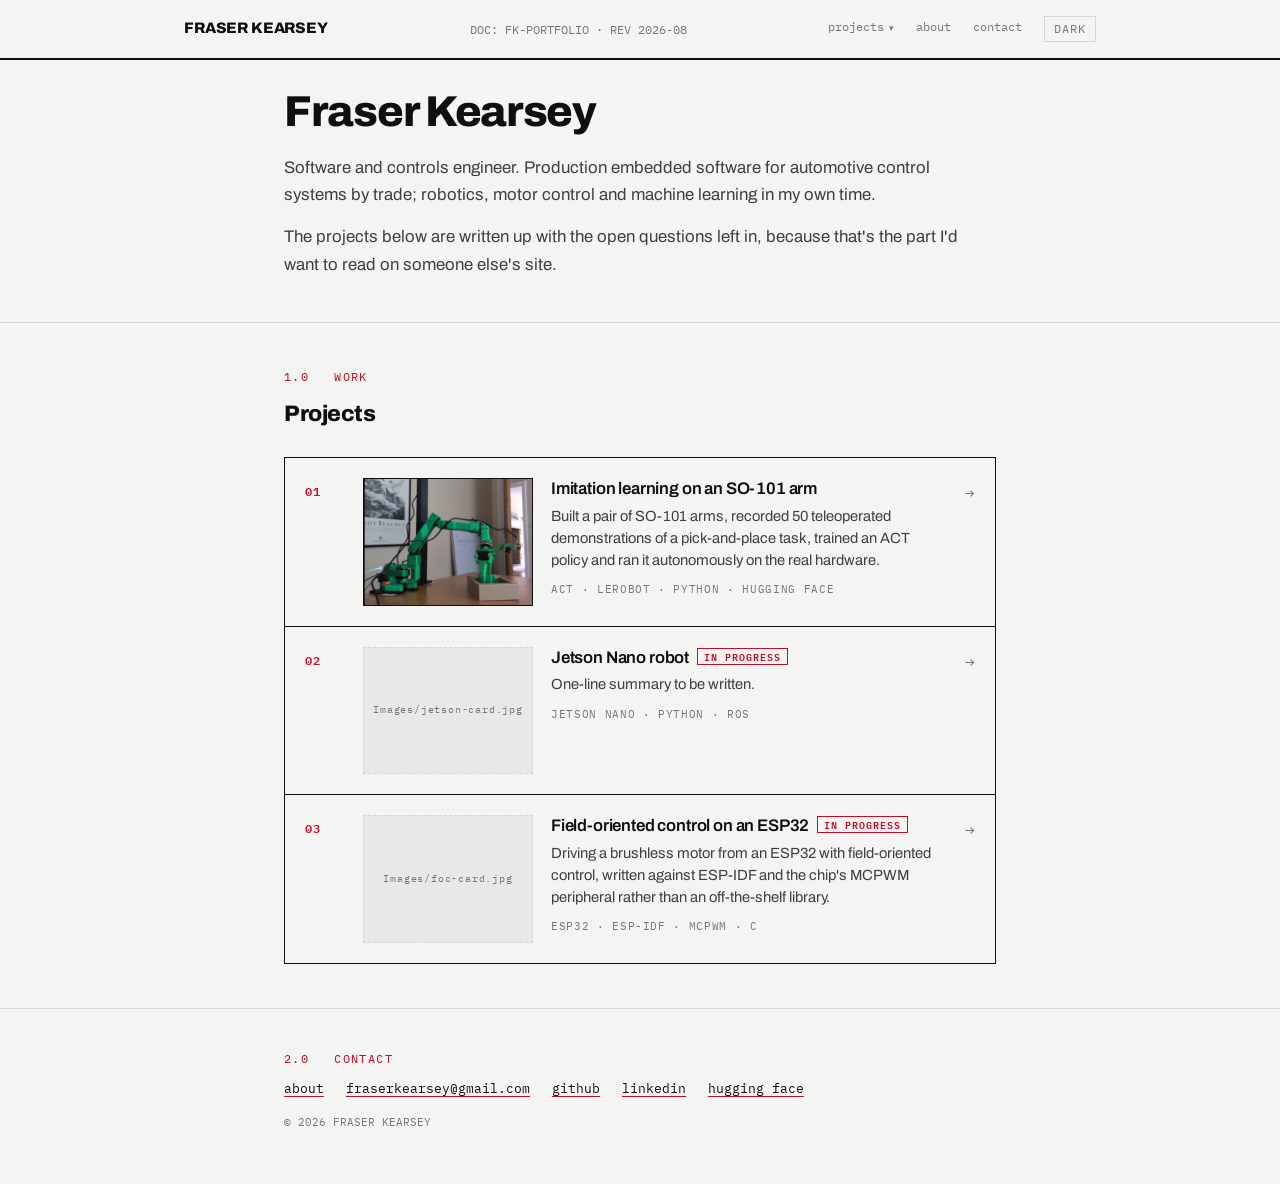
==== commit 006e79bf: "Add about page, projects dropdown, theme toggle and card thumbnails" ====
--- a/index.html
+++ b/index.html
@@ -8,27 +8,41 @@
 <link rel="preconnect" href="https://fonts.googleapis.com">
 <link rel="preconnect" href="https://fonts.gstatic.com" crossorigin>
 <link href="https://fonts.googleapis.com/css2?family=Archivo:wght@400;500;600;800&family=IBM+Plex+Mono:wght@400;500;600&display=swap" rel="stylesheet">
+<script>(function(){try{var t=localStorage.getItem('theme');if(t==='dark'||t==='light'){document.documentElement.setAttribute('data-theme',t);}}catch(e){}})();</script>
 <style>
 :root{
-  --paper:#f6f4ef;
-  --ink:#15140f;
-  --soft:#45423b;
-  --grey:#7a766c;
-  --panel:#ebe7de;
-  --rule:#dbd6ca;
-  --red:#b8102a;
-  --wash:#f6eae9;
+  --paper:#f4f4f3;
+  --ink:#0f0f0f;
+  --soft:#3f3f3f;
+  --grey:#767676;
+  --panel:#e8e8e6;
+  --rule:#d6d6d4;
+  --red:#c00d26;
+  --wash:#f7e9ea;
+  color-scheme:light;
+}
+:root[data-theme="dark"]{
+  --paper:#0e0e0e;
+  --ink:#ededed;
+  --soft:#adadad;
+  --grey:#858585;
+  --panel:#1a1a1a;
+  --rule:#2b2b2b;
+  --red:#ff5d72;
+  --wash:#251618;
+  color-scheme:dark;
 }
 @media (prefers-color-scheme: dark){
-  :root{
-    --paper:#14130f;
-    --ink:#ecebe5;
-    --soft:#b5b1a6;
-    --grey:#8b8579;
-    --panel:#1e1c17;
-    --rule:#2f2c25;
-    --red:#ff6478;
-    --wash:#2a1c1e;
+  :root:not([data-theme="light"]){
+    --paper:#0e0e0e;
+    --ink:#ededed;
+    --soft:#adadad;
+    --grey:#858585;
+    --panel:#1a1a1a;
+    --rule:#2b2b2b;
+    --red:#ff5d72;
+    --wash:#251618;
+    color-scheme:dark;
   }
 }
 :root{
@@ -38,7 +52,6 @@
 *{box-sizing:border-box;margin:0;padding:0}
 html{scroll-behavior:smooth}
 @media (prefers-reduced-motion: reduce){html{scroll-behavior:auto}}
-html{color-scheme:light dark}
 body{font-family:var(--sans);color:var(--ink);line-height:1.65;background:var(--paper);font-size:17px}
 a{color:var(--ink);text-decoration:underline;text-decoration-color:var(--red);text-underline-offset:3px}
 a:hover{color:var(--red)}
@@ -48,15 +61,20 @@
 /* ---------- nav ---------- */
 nav{border-bottom:2px solid var(--ink);background:var(--paper);position:sticky;top:0;z-index:10}
 nav .wrap{max-width:960px;display:flex;justify-content:space-between;align-items:center;height:58px}
-.brand{font-weight:800;font-size:.95rem;letter-spacing:-.01em;text-decoration:none;color:var(--ink)}
+.brand{white-space:nowrap;font-weight:800;font-size:.95rem;letter-spacing:-.01em;text-decoration:none;color:var(--ink)}
 .brand:hover{color:var(--red)}
 .docref{font-family:var(--mono);font-size:.72rem;color:var(--grey)}
 .navlinks{display:flex;gap:22px;font-family:var(--mono);font-size:.78rem}
 .navlinks a{color:var(--grey);text-decoration:none}
 .navlinks a:hover{color:var(--red)}
 
+/* ---------- breadcrumb ---------- */
+.crumb{font-family:var(--mono);font-size:.72rem;letter-spacing:.06em;color:var(--grey);padding:20px 0 0}
+.crumb a{color:var(--grey);text-decoration:none}
+.crumb a:hover{color:var(--red)}
+
 /* ---------- intro ---------- */
-header.intro{padding:64px 0 44px;border-bottom:1px solid var(--rule)}
+header.intro{padding:28px 0 44px;border-bottom:1px solid var(--rule)}
 h1{font-size:clamp(1.9rem,4.6vw,2.7rem);line-height:1.1;font-weight:800;letter-spacing:-.03em;margin-bottom:18px}
 .lede{color:var(--soft);font-size:1.05rem}
 .lede p{margin-bottom:14px}
@@ -73,14 +91,125 @@
 ul{margin:0 0 14px 1.2em}
 li{margin-bottom:6px}
 
+/* ---------- datastrip ---------- */
+.datastrip{display:flex;flex-wrap:wrap;border:1px solid var(--ink);margin-top:26px}
+.datastrip div{padding:12px 18px;border-right:1px solid var(--ink);flex:1;min-width:128px}
+.datastrip div:last-child{border-right:none}
+.datastrip .k{font-family:var(--mono);font-size:.64rem;letter-spacing:.1em;text-transform:uppercase;color:var(--grey)}
+.datastrip .v{font-family:var(--mono);font-size:.92rem;font-weight:600}
+
+/* ---------- figures ---------- */
+.placeholder{border:2px dashed var(--red);background:var(--wash);padding:32px 24px;text-align:center;font-family:var(--mono);font-size:.82rem;color:var(--red);margin:22px 0}
+.placeholder small{display:block;margin-top:8px;color:var(--grey);font-size:.72rem;line-height:1.5}
+
+figure.media{margin:26px 0}
+figure.media img,figure.media video{display:block;width:100%;border:1px solid var(--ink)}
+/* responsive 16:9 box for YouTube embeds */
+figure.media .yt{position:relative;aspect-ratio:16/9;border:1px solid var(--ink);background:var(--panel)}
+figure.media .yt iframe{position:absolute;inset:0;width:100%;height:100%;border:0;display:block}
+figure.media figcaption{font-family:var(--mono);font-size:.7rem;letter-spacing:.06em;color:var(--grey);margin-top:10px;line-height:1.6}
+
+/* ---------- side-by-side video pair ---------- */
+.media-pair{display:grid;grid-template-columns:1fr 1fr;gap:20px;margin:26px 0}
+.media-pair figure.media{margin:0}
+video.portrait{aspect-ratio:9/16;height:auto;object-fit:cover;object-position:center}
+figure.media.short{max-width:360px;margin-left:auto;margin-right:auto}
+@media (max-width:700px){
+  .media-pair{grid-template-columns:1fr}
+}
+
+/* ---------- lists ---------- */
+.links-list{list-style:none;margin-left:0}
+.links-list li{font-family:var(--mono);font-size:.86rem;margin-bottom:8px}
+
+/* ---------- footer ---------- */
+footer{padding:40px 0 52px}
+.footlinks{display:flex;gap:22px;flex-wrap:wrap;font-family:var(--mono);font-size:.82rem;margin-bottom:14px}
+.copyright{font-family:var(--mono);font-size:.7rem;color:var(--grey)}
+
+@media (max-width:760px){
+  .docref{display:none}
+}
+@media (max-width:460px){
+  .navlinks{gap:14px}
+  nav .wrap{padding:0 16px}
+  /* contact lives in the footer just below, so drop it from the nav here */
+  .navlinks a[href="#contact"]{display:none}
+  .themetoggle{padding:4px 7px}
+}
+@media (max-width:380px){
+  .brand{font-size:.8rem}
+  .navlinks{gap:11px;font-size:.72rem}
+  .dropdown summary{font-size:.72rem}
+  .themetoggle{font-size:.66rem;padding:3px 6px}
+}
+
+/* ---------- theme toggle ---------- */
+.themetoggle{
+  font-family:var(--mono);
+  font-size:.72rem;
+  letter-spacing:.08em;
+  text-transform:uppercase;
+  color:var(--grey);
+  background:transparent;
+  border:1px solid var(--rule);
+  padding:4px 9px;
+  cursor:pointer;
+  line-height:1.4;
+}
+.themetoggle:hover{color:var(--red);border-color:var(--red)}
+.themetoggle:focus-visible{outline:2px solid var(--red);outline-offset:2px}
+
+/* ---------- projects dropdown ---------- */
+.dropdown{position:relative}
+.dropdown summary{
+  list-style:none;
+  cursor:pointer;
+  color:var(--grey);
+  font-family:var(--mono);
+  font-size:.78rem;
+  user-select:none;
+}
+.dropdown summary::-webkit-details-marker{display:none}
+.dropdown summary::after{content:" \25be";font-size:.7em}
+.dropdown summary:hover{color:var(--red)}
+.dropdown summary:focus-visible{outline:2px solid var(--red);outline-offset:3px}
+.dropdown[open] summary{color:var(--red)}
+.dropdown .menu{
+  position:absolute;
+  top:calc(100% + 14px);
+  right:0;
+  min-width:250px;
+  background:var(--paper);
+  border:1px solid var(--ink);
+  padding:6px 0;
+  z-index:20;
+}
+.dropdown .menu a{
+  display:block;
+  padding:8px 16px;
+  font-family:var(--mono);
+  font-size:.78rem;
+  color:var(--ink);
+  text-decoration:none;
+  white-space:nowrap;
+}
+.dropdown .menu a:hover{background:var(--panel);color:var(--red)}
+.dropdown .menu a[aria-current="page"]{color:var(--red)}
+.dropdown .menu a[aria-current="page"]::before{content:"\2022 ";}
+.dropdown .menu .idx{color:var(--grey);margin-right:8px}
+@media (max-width:520px){
+  .dropdown .menu{min-width:0;width:max-content;max-width:78vw}
+}
+
 /* ---------- project cards ---------- */
 .projects{border:1px solid var(--ink);margin-top:24px}
 a.project{
   display:grid;
-  grid-template-columns:56px 1fr 28px;
+  grid-template-columns:40px 170px 1fr 24px;
   align-items:start;
-  gap:0;
-  padding:20px 20px;
+  gap:0 18px;
+  padding:20px;
   border-bottom:1px solid var(--ink);
   text-decoration:none;
   color:var(--ink);
@@ -92,41 +221,39 @@
 a.project:hover .p-title{color:var(--red)}
 a.project:focus-visible{outline:2px solid var(--red);outline-offset:-2px}
 .p-num{font-family:var(--mono);font-size:.72rem;color:var(--red);font-weight:600;letter-spacing:.08em;padding-top:4px}
+.p-thumb{display:block}
+.p-thumb img{display:block;width:100%;aspect-ratio:4/3;object-fit:cover;border:1px solid var(--ink)}
+.p-thumb .noimg{
+  display:flex;align-items:center;justify-content:center;
+  aspect-ratio:4/3;
+  border:1px dashed var(--rule);
+  background:var(--panel);
+  font-family:var(--mono);font-size:.62rem;letter-spacing:.08em;
+  color:var(--grey);text-align:center;padding:8px;
+}
 .p-title{display:block;font-size:1.05rem;font-weight:600;letter-spacing:-.01em;margin-bottom:4px;line-height:1.35}
 .p-desc{display:block;font-size:.92rem;color:var(--soft);margin-bottom:10px;line-height:1.5}
 .p-meta{display:block;font-family:var(--mono);font-size:.68rem;letter-spacing:.06em;color:var(--grey);text-transform:uppercase}
 .p-arrow{font-family:var(--mono);font-size:1rem;color:var(--grey);text-align:right;padding-top:2px}
 a.project:hover .p-arrow{color:var(--red)}
 .badge{
-  display:inline-block;
-  font-family:var(--mono);
-  font-size:.6rem;
-  letter-spacing:.1em;
-  text-transform:uppercase;
-  border:1px solid var(--grey);
-  color:var(--grey);
-  padding:1px 6px;
-  margin-left:8px;
-  vertical-align:2px;
+  display:inline-block;font-family:var(--mono);font-size:.6rem;letter-spacing:.1em;
+  text-transform:uppercase;border:1px solid var(--grey);color:var(--grey);
+  padding:1px 6px;margin-left:8px;vertical-align:2px;
 }
 .badge.wip{border-color:var(--red);color:var(--red)}
-@media (max-width:520px){
-  a.project{grid-template-columns:44px 1fr;padding:18px 16px}
+@media (max-width:640px){
+  a.project{grid-template-columns:40px 1fr;gap:0 14px}
+  .p-num{grid-column:1;grid-row:1}
+  .p-thumb{grid-column:2;grid-row:1;margin-bottom:14px}
+  .p-body{grid-column:2;grid-row:2}
+  .p-thumb img,.p-thumb .noimg{max-width:300px}
   .p-arrow{display:none}
 }
 
-/* ---------- background ---------- */
+/* ---------- about ---------- */
 .about p{color:var(--soft)}
 .about strong{color:var(--ink)}
-
-/* ---------- footer ---------- */
-footer{padding:40px 0 52px}
-.footlinks{display:flex;gap:22px;flex-wrap:wrap;font-family:var(--mono);font-size:.82rem;margin-bottom:14px}
-.copyright{font-family:var(--mono);font-size:.7rem;color:var(--grey)}
-
-@media (max-width:760px){
-  .docref{display:none}
-}
 </style>
 </head>
 <body>
@@ -136,9 +263,17 @@
     <a class="brand" href="index.html">FRASER KEARSEY</a>
     <span class="docref">DOC: FK-PORTFOLIO &middot; REV 2026-08</span>
     <div class="navlinks">
-      <a href="#work">work</a>
-      <a href="#background">background</a>
+      <details class="dropdown">
+        <summary>projects</summary>
+        <div class="menu">
+          <a href="so101.html"><span class="idx">01</span>SO-101 imitation learning</a>
+          <a href="jetson-nano.html"><span class="idx">02</span>Jetson Nano robot</a>
+          <a href="esp32-foc.html"><span class="idx">03</span>ESP32 field-oriented control</a>
+        </div>
+      </details>
+      <a href="about.html">about</a>
       <a href="#contact">contact</a>
+      <button class="themetoggle" type="button" aria-pressed="false" aria-label="Switch theme">dark</button>
     </div>
   </div>
 </nav>
@@ -160,11 +295,15 @@
     <p class="secnum">1.0 &nbsp; WORK</p>
     <h2>Projects</h2>
 
+    <!-- Card thumbnails are 4:3. Swap the .noimg block for an <img> once you have a photo:
+         <span class="p-thumb"><img src="Images/NAME.jpg" alt="DESCRIPTION"></span> -->
+
     <div class="projects">
 
       <a class="project" href="so101.html">
         <span class="p-num">01</span>
-        <span>
+        <span class="p-thumb"><img src="Images/so101-card.jpg" alt="A green 3D-printed SO-101 arm placing a cube into a cardboard box"></span>
+        <span class="p-body">
           <span class="p-title">Imitation learning on an SO-101 arm</span>
           <span class="p-desc">Built a pair of SO-101 arms, recorded 50 teleoperated demonstrations of a pick-and-place task, trained an ACT policy and ran it autonomously on the real hardware.</span>
           <span class="p-meta">ACT &middot; LeRobot &middot; Python &middot; Hugging Face</span>
@@ -174,7 +313,8 @@
 
       <a class="project" href="jetson-nano.html">
         <span class="p-num">02</span>
-        <span>
+        <span class="p-thumb"><span class="noimg">Images/jetson-card.jpg</span></span>
+        <span class="p-body">
           <span class="p-title">Jetson Nano robot<span class="badge wip">in progress</span></span>
           <span class="p-desc">One-line summary to be written.</span>
           <span class="p-meta">Jetson Nano &middot; Python &middot; ROS</span>
@@ -184,7 +324,8 @@
 
       <a class="project" href="esp32-foc.html">
         <span class="p-num">03</span>
-        <span>
+        <span class="p-thumb"><span class="noimg">Images/foc-card.jpg</span></span>
+        <span class="p-body">
           <span class="p-title">Field-oriented control on an ESP32<span class="badge wip">in progress</span></span>
           <span class="p-desc">Driving a brushless motor from an ESP32 with field-oriented control, written against ESP-IDF and the chip's MCPWM peripheral rather than an off-the-shelf library.</span>
           <span class="p-meta">ESP32 &middot; ESP-IDF &middot; MCPWM &middot; C</span>
@@ -196,22 +337,13 @@
   </div>
 </section>
 
-<section id="background" class="about">
-  <div class="wrap">
-    <p class="secnum">2.0 &nbsp; BACKGROUND</p>
-    <h2>Background</h2>
-    <p>I'm a <strong>software and controls engineer</strong>. Most of my work has been production embedded software for automotive control systems: C, Simulink, real-time control, and hardware&ndash;software integration and debugging at the bench.</p>
-    <p>The projects on this site are my own, done in my own time.</p>
-    <p>First-Class BEng Mechanical Engineering, University of Nottingham. Placement year at Mercedes AMG High Performance Powertrains.</p>
-  </div>
-</section>
-
 </main>
 
 <footer id="contact">
   <div class="wrap">
-    <p class="secnum">3.0 &nbsp; CONTACT</p>
+    <p class="secnum">2.0 &nbsp; CONTACT</p>
     <div class="footlinks">
+      <a href="about.html">about</a>
       <a href="mailto:fraserkearsey@gmail.com">fraserkearsey@gmail.com</a>
       <a href="https://github.com/fraserky">github</a>
       <a href="https://linkedin.com/in/fraserkearsey">linkedin</a>
@@ -221,5 +353,50 @@
   </div>
 </footer>
 
+<script>
+(function(){
+  var root = document.documentElement;
+  var btn = document.querySelector('.themetoggle');
+  if(!btn) return;
+  var mq = window.matchMedia('(prefers-color-scheme: dark)');
+
+  function current(){
+    var set = root.getAttribute('data-theme');
+    if(set === 'dark' || set === 'light') return set;
+    return mq.matches ? 'dark' : 'light';
+  }
+  function paint(){
+    var now = current();
+    var next = now === 'dark' ? 'light' : 'dark';
+    btn.textContent = next;
+    btn.setAttribute('aria-label', 'Switch to ' + next + ' theme');
+    btn.setAttribute('aria-pressed', now === 'dark' ? 'true' : 'false');
+  }
+  btn.addEventListener('click', function(){
+    var next = current() === 'dark' ? 'light' : 'dark';
+    root.setAttribute('data-theme', next);
+    // Persist across pages. Fails harmlessly if storage is unavailable.
+    try{ localStorage.setItem('theme', next); }catch(e){}
+    paint();
+  });
+  // follow the OS while no explicit choice has been made
+  mq.addEventListener('change', paint);
+  paint();
+})();
+</script>
+
+<script>
+// close the projects menu on outside click or Escape
+(function(){
+  var dd = document.querySelector('.dropdown');
+  if(!dd) return;
+  document.addEventListener('click', function(e){
+    if(dd.open && !dd.contains(e.target)) dd.open = false;
+  });
+  document.addEventListener('keydown', function(e){
+    if(e.key === 'Escape' && dd.open){ dd.open = false; dd.querySelector('summary').focus(); }
+  });
+})();
+</script>
 </body>
 </html>
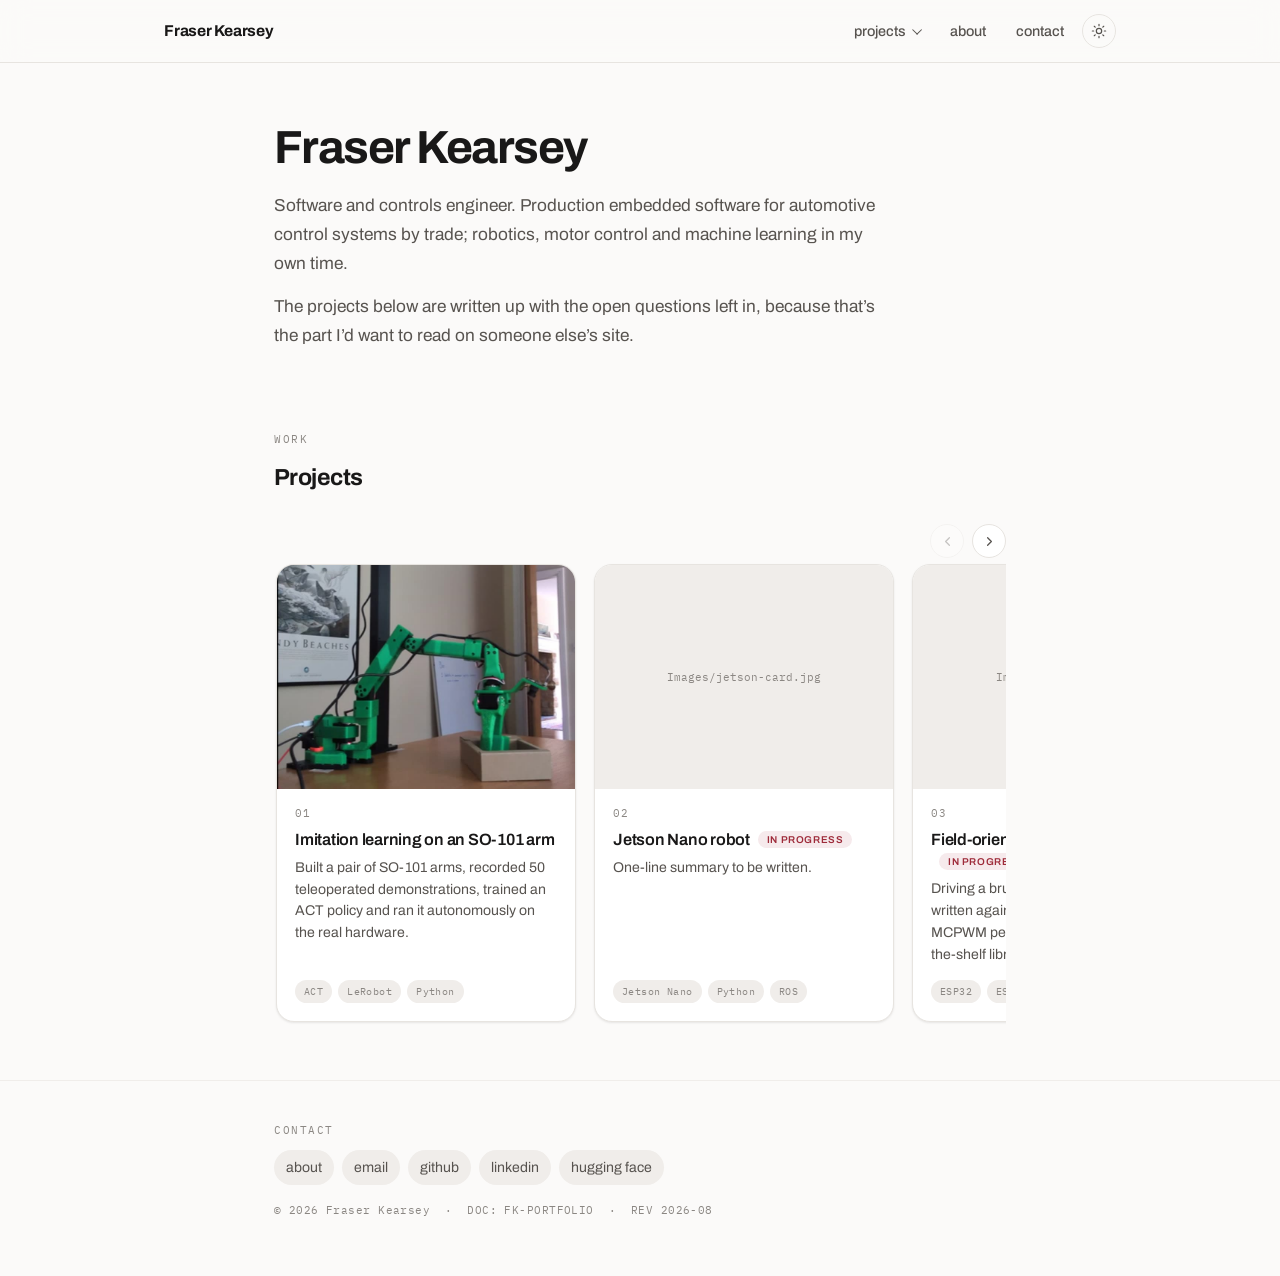
==== commit 45af4c85: "Redesign: shared stylesheet, softer palette, rounded surfaces, project rail" ====
--- a/index.html
+++ b/index.html
@@ -7,261 +7,17 @@
 <meta name="description" content="Software and controls engineer. Embedded control systems by trade, robotics and machine learning projects in my own time.">
 <link rel="preconnect" href="https://fonts.googleapis.com">
 <link rel="preconnect" href="https://fonts.gstatic.com" crossorigin>
-<link href="https://fonts.googleapis.com/css2?family=Archivo:wght@400;500;600;800&family=IBM+Plex+Mono:wght@400;500;600&display=swap" rel="stylesheet">
-<script>(function(){try{var t=localStorage.getItem('theme');if(t==='dark'||t==='light'){document.documentElement.setAttribute('data-theme',t);}}catch(e){}})();</script>
-<style>
-:root{
-  --paper:#f4f4f3;
-  --ink:#0f0f0f;
-  --soft:#3f3f3f;
-  --grey:#767676;
-  --panel:#e8e8e6;
-  --rule:#d6d6d4;
-  --red:#c00d26;
-  --wash:#f7e9ea;
-  color-scheme:light;
-}
-:root[data-theme="dark"]{
-  --paper:#0e0e0e;
-  --ink:#ededed;
-  --soft:#adadad;
-  --grey:#858585;
-  --panel:#1a1a1a;
-  --rule:#2b2b2b;
-  --red:#ff5d72;
-  --wash:#251618;
-  color-scheme:dark;
-}
-@media (prefers-color-scheme: dark){
-  :root:not([data-theme="light"]){
-    --paper:#0e0e0e;
-    --ink:#ededed;
-    --soft:#adadad;
-    --grey:#858585;
-    --panel:#1a1a1a;
-    --rule:#2b2b2b;
-    --red:#ff5d72;
-    --wash:#251618;
-    color-scheme:dark;
-  }
-}
-:root{
-  --mono:'IBM Plex Mono',ui-monospace,monospace;
-  --sans:'Archivo',system-ui,sans-serif;
-}
-*{box-sizing:border-box;margin:0;padding:0}
-html{scroll-behavior:smooth}
-@media (prefers-reduced-motion: reduce){html{scroll-behavior:auto}}
-body{font-family:var(--sans);color:var(--ink);line-height:1.65;background:var(--paper);font-size:17px}
-a{color:var(--ink);text-decoration:underline;text-decoration-color:var(--red);text-underline-offset:3px}
-a:hover{color:var(--red)}
-a:focus-visible{outline:2px solid var(--red);outline-offset:3px}
-.wrap{max-width:760px;margin:0 auto;padding:0 24px}
-
-/* ---------- nav ---------- */
-nav{border-bottom:2px solid var(--ink);background:var(--paper);position:sticky;top:0;z-index:10}
-nav .wrap{max-width:960px;display:flex;justify-content:space-between;align-items:center;height:58px}
-.brand{white-space:nowrap;font-weight:800;font-size:.95rem;letter-spacing:-.01em;text-decoration:none;color:var(--ink)}
-.brand:hover{color:var(--red)}
-.docref{font-family:var(--mono);font-size:.72rem;color:var(--grey)}
-.navlinks{display:flex;gap:22px;font-family:var(--mono);font-size:.78rem}
-.navlinks a{color:var(--grey);text-decoration:none}
-.navlinks a:hover{color:var(--red)}
-
-/* ---------- breadcrumb ---------- */
-.crumb{font-family:var(--mono);font-size:.72rem;letter-spacing:.06em;color:var(--grey);padding:20px 0 0}
-.crumb a{color:var(--grey);text-decoration:none}
-.crumb a:hover{color:var(--red)}
-
-/* ---------- intro ---------- */
-header.intro{padding:28px 0 44px;border-bottom:1px solid var(--rule)}
-h1{font-size:clamp(1.9rem,4.6vw,2.7rem);line-height:1.1;font-weight:800;letter-spacing:-.03em;margin-bottom:18px}
-.lede{color:var(--soft);font-size:1.05rem}
-.lede p{margin-bottom:14px}
-.lede p:last-child{margin-bottom:0}
-
-/* ---------- sections ---------- */
-section{padding:44px 0;border-bottom:1px solid var(--rule)}
-.secnum{font-family:var(--mono);font-size:.72rem;letter-spacing:.12em;color:var(--red);margin-bottom:10px}
-h2{font-size:1.4rem;font-weight:800;letter-spacing:-.02em;margin-bottom:16px}
-p{margin-bottom:14px}
-p:last-child{margin-bottom:0}
-p.soft{color:var(--soft)}
-code{font-family:var(--mono);font-size:.85em;background:var(--panel);border:1px solid var(--rule);padding:1px 5px}
-ul{margin:0 0 14px 1.2em}
-li{margin-bottom:6px}
-
-/* ---------- datastrip ---------- */
-.datastrip{display:flex;flex-wrap:wrap;border:1px solid var(--ink);margin-top:26px}
-.datastrip div{padding:12px 18px;border-right:1px solid var(--ink);flex:1;min-width:128px}
-.datastrip div:last-child{border-right:none}
-.datastrip .k{font-family:var(--mono);font-size:.64rem;letter-spacing:.1em;text-transform:uppercase;color:var(--grey)}
-.datastrip .v{font-family:var(--mono);font-size:.92rem;font-weight:600}
-
-/* ---------- figures ---------- */
-.placeholder{border:2px dashed var(--red);background:var(--wash);padding:32px 24px;text-align:center;font-family:var(--mono);font-size:.82rem;color:var(--red);margin:22px 0}
-.placeholder small{display:block;margin-top:8px;color:var(--grey);font-size:.72rem;line-height:1.5}
-
-figure.media{margin:26px 0}
-figure.media img,figure.media video{display:block;width:100%;border:1px solid var(--ink)}
-/* responsive 16:9 box for YouTube embeds */
-figure.media .yt{position:relative;aspect-ratio:16/9;border:1px solid var(--ink);background:var(--panel)}
-figure.media .yt iframe{position:absolute;inset:0;width:100%;height:100%;border:0;display:block}
-figure.media figcaption{font-family:var(--mono);font-size:.7rem;letter-spacing:.06em;color:var(--grey);margin-top:10px;line-height:1.6}
-
-/* ---------- side-by-side video pair ---------- */
-.media-pair{display:grid;grid-template-columns:1fr 1fr;gap:20px;margin:26px 0}
-.media-pair figure.media{margin:0}
-video.portrait{aspect-ratio:9/16;height:auto;object-fit:cover;object-position:center}
-figure.media.short{max-width:360px;margin-left:auto;margin-right:auto}
-@media (max-width:700px){
-  .media-pair{grid-template-columns:1fr}
-}
-
-/* ---------- lists ---------- */
-.links-list{list-style:none;margin-left:0}
-.links-list li{font-family:var(--mono);font-size:.86rem;margin-bottom:8px}
-
-/* ---------- footer ---------- */
-footer{padding:40px 0 52px}
-.footlinks{display:flex;gap:22px;flex-wrap:wrap;font-family:var(--mono);font-size:.82rem;margin-bottom:14px}
-.copyright{font-family:var(--mono);font-size:.7rem;color:var(--grey)}
-
-@media (max-width:760px){
-  .docref{display:none}
-}
-@media (max-width:460px){
-  .navlinks{gap:14px}
-  nav .wrap{padding:0 16px}
-  /* contact lives in the footer just below, so drop it from the nav here */
-  .navlinks a[href="#contact"]{display:none}
-  .themetoggle{padding:4px 7px}
-}
-@media (max-width:380px){
-  .brand{font-size:.8rem}
-  .navlinks{gap:11px;font-size:.72rem}
-  .dropdown summary{font-size:.72rem}
-  .themetoggle{font-size:.66rem;padding:3px 6px}
-}
-
-/* ---------- theme toggle ---------- */
-.themetoggle{
-  font-family:var(--mono);
-  font-size:.72rem;
-  letter-spacing:.08em;
-  text-transform:uppercase;
-  color:var(--grey);
-  background:transparent;
-  border:1px solid var(--rule);
-  padding:4px 9px;
-  cursor:pointer;
-  line-height:1.4;
-}
-.themetoggle:hover{color:var(--red);border-color:var(--red)}
-.themetoggle:focus-visible{outline:2px solid var(--red);outline-offset:2px}
-
-/* ---------- projects dropdown ---------- */
-.dropdown{position:relative}
-.dropdown summary{
-  list-style:none;
-  cursor:pointer;
-  color:var(--grey);
-  font-family:var(--mono);
-  font-size:.78rem;
-  user-select:none;
-}
-.dropdown summary::-webkit-details-marker{display:none}
-.dropdown summary::after{content:" \25be";font-size:.7em}
-.dropdown summary:hover{color:var(--red)}
-.dropdown summary:focus-visible{outline:2px solid var(--red);outline-offset:3px}
-.dropdown[open] summary{color:var(--red)}
-.dropdown .menu{
-  position:absolute;
-  top:calc(100% + 14px);
-  right:0;
-  min-width:250px;
-  background:var(--paper);
-  border:1px solid var(--ink);
-  padding:6px 0;
-  z-index:20;
-}
-.dropdown .menu a{
-  display:block;
-  padding:8px 16px;
-  font-family:var(--mono);
-  font-size:.78rem;
-  color:var(--ink);
-  text-decoration:none;
-  white-space:nowrap;
-}
-.dropdown .menu a:hover{background:var(--panel);color:var(--red)}
-.dropdown .menu a[aria-current="page"]{color:var(--red)}
-.dropdown .menu a[aria-current="page"]::before{content:"\2022 ";}
-.dropdown .menu .idx{color:var(--grey);margin-right:8px}
-@media (max-width:520px){
-  .dropdown .menu{min-width:0;width:max-content;max-width:78vw}
-}
-
-/* ---------- project cards ---------- */
-.projects{border:1px solid var(--ink);margin-top:24px}
-a.project{
-  display:grid;
-  grid-template-columns:40px 170px 1fr 24px;
-  align-items:start;
-  gap:0 18px;
-  padding:20px;
-  border-bottom:1px solid var(--ink);
-  text-decoration:none;
-  color:var(--ink);
-  background:var(--paper);
-  transition:background .12s ease;
-}
-a.project:last-child{border-bottom:none}
-a.project:hover{background:var(--panel)}
-a.project:hover .p-title{color:var(--red)}
-a.project:focus-visible{outline:2px solid var(--red);outline-offset:-2px}
-.p-num{font-family:var(--mono);font-size:.72rem;color:var(--red);font-weight:600;letter-spacing:.08em;padding-top:4px}
-.p-thumb{display:block}
-.p-thumb img{display:block;width:100%;aspect-ratio:4/3;object-fit:cover;border:1px solid var(--ink)}
-.p-thumb .noimg{
-  display:flex;align-items:center;justify-content:center;
-  aspect-ratio:4/3;
-  border:1px dashed var(--rule);
-  background:var(--panel);
-  font-family:var(--mono);font-size:.62rem;letter-spacing:.08em;
-  color:var(--grey);text-align:center;padding:8px;
-}
-.p-title{display:block;font-size:1.05rem;font-weight:600;letter-spacing:-.01em;margin-bottom:4px;line-height:1.35}
-.p-desc{display:block;font-size:.92rem;color:var(--soft);margin-bottom:10px;line-height:1.5}
-.p-meta{display:block;font-family:var(--mono);font-size:.68rem;letter-spacing:.06em;color:var(--grey);text-transform:uppercase}
-.p-arrow{font-family:var(--mono);font-size:1rem;color:var(--grey);text-align:right;padding-top:2px}
-a.project:hover .p-arrow{color:var(--red)}
-.badge{
-  display:inline-block;font-family:var(--mono);font-size:.6rem;letter-spacing:.1em;
-  text-transform:uppercase;border:1px solid var(--grey);color:var(--grey);
-  padding:1px 6px;margin-left:8px;vertical-align:2px;
-}
-.badge.wip{border-color:var(--red);color:var(--red)}
-@media (max-width:640px){
-  a.project{grid-template-columns:40px 1fr;gap:0 14px}
-  .p-num{grid-column:1;grid-row:1}
-  .p-thumb{grid-column:2;grid-row:1;margin-bottom:14px}
-  .p-body{grid-column:2;grid-row:2}
-  .p-thumb img,.p-thumb .noimg{max-width:300px}
-  .p-arrow{display:none}
-}
-
-/* ---------- about ---------- */
-.about p{color:var(--soft)}
-.about strong{color:var(--ink)}
-</style>
+<link href="https://fonts.googleapis.com/css2?family=Archivo:wght@400;500;600;700&family=IBM+Plex+Mono:wght@400;500;600&display=swap" rel="stylesheet">
+<link rel="stylesheet" href="assets/site.css">
+<script>(function(){try{var t=localStorage.getItem('theme');if(t==='dark'||t==='light'){document.documentElement.setAttribute('data-theme',t);}}catch(e){}
+// set before first paint so revealed sections don't flash in
+if(!window.matchMedia('(prefers-reduced-motion: reduce)').matches&&'IntersectionObserver'in window){document.documentElement.className+=' js-motion';}})();</script>
 </head>
 <body>
 
 <nav>
   <div class="wrap">
-    <a class="brand" href="index.html">FRASER KEARSEY</a>
-    <span class="docref">DOC: FK-PORTFOLIO &middot; REV 2026-08</span>
+    <a class="brand" href="index.html">Fraser Kearsey</a>
     <div class="navlinks">
       <details class="dropdown">
         <summary>projects</summary>
@@ -273,9 +29,10 @@
       </details>
       <a href="about.html">about</a>
       <a href="#contact">contact</a>
-      <button class="themetoggle" type="button" aria-pressed="false" aria-label="Switch theme">dark</button>
+      <button class="themetoggle" type="button" aria-pressed="false" aria-label="Switch theme"><svg class="sun" viewBox="0 0 24 24" fill="none" stroke="currentColor" stroke-width="1.8" stroke-linecap="round" aria-hidden="true"><circle cx="12" cy="12" r="4"/><path d="M12 2v2M12 20v2M4.9 4.9l1.4 1.4M17.7 17.7l1.4 1.4M2 12h2M20 12h2M4.9 19.1l1.4-1.4M17.7 6.3l1.4-1.4"/></svg><svg class="moon" viewBox="0 0 24 24" fill="none" stroke="currentColor" stroke-width="1.8" stroke-linecap="round" stroke-linejoin="round" aria-hidden="true"><path d="M21 12.8A9 9 0 1 1 11.2 3a7 7 0 0 0 9.8 9.8z"/></svg></button>
     </div>
   </div>
+  <div class="progress" aria-hidden="true"></div>
 </nav>
 
 <header class="intro">
@@ -283,120 +40,74 @@
     <h1>Fraser Kearsey</h1>
     <div class="lede">
       <p>Software and controls engineer. Production embedded software for automotive control systems by trade; robotics, motor control and machine learning in my own time.</p>
-      <p>The projects below are written up with the open questions left in, because that's the part I'd want to read on someone else's site.</p>
+      <p>The projects below are written up with the open questions left in, because that&rsquo;s the part I&rsquo;d want to read on someone else&rsquo;s site.</p>
     </div>
   </div>
 </header>
 
 <main>
 
-<section id="work">
+<section id="work" class="reveal">
   <div class="wrap">
-    <p class="secnum">1.0 &nbsp; WORK</p>
+    <p class="secnum">Work</p>
     <h2>Projects</h2>
 
-    <!-- Card thumbnails are 4:3. Swap the .noimg block for an <img> once you have a photo:
-         <span class="p-thumb"><img src="Images/NAME.jpg" alt="DESCRIPTION"></span> -->
-
-    <div class="projects">
-
-      <a class="project" href="so101.html">
-        <span class="p-num">01</span>
-        <span class="p-thumb"><img src="Images/so101-card.jpg" alt="A green 3D-printed SO-101 arm placing a cube into a cardboard box"></span>
-        <span class="p-body">
-          <span class="p-title">Imitation learning on an SO-101 arm</span>
-          <span class="p-desc">Built a pair of SO-101 arms, recorded 50 teleoperated demonstrations of a pick-and-place task, trained an ACT policy and ran it autonomously on the real hardware.</span>
-          <span class="p-meta">ACT &middot; LeRobot &middot; Python &middot; Hugging Face</span>
-        </span>
-        <span class="p-arrow">&rarr;</span>
-      </a>
-
-      <a class="project" href="jetson-nano.html">
-        <span class="p-num">02</span>
-        <span class="p-thumb"><span class="noimg">Images/jetson-card.jpg</span></span>
-        <span class="p-body">
-          <span class="p-title">Jetson Nano robot<span class="badge wip">in progress</span></span>
-          <span class="p-desc">One-line summary to be written.</span>
-          <span class="p-meta">Jetson Nano &middot; Python &middot; ROS</span>
-        </span>
-        <span class="p-arrow">&rarr;</span>
-      </a>
-
-      <a class="project" href="esp32-foc.html">
-        <span class="p-num">03</span>
-        <span class="p-thumb"><span class="noimg">Images/foc-card.jpg</span></span>
-        <span class="p-body">
-          <span class="p-title">Field-oriented control on an ESP32<span class="badge wip">in progress</span></span>
-          <span class="p-desc">Driving a brushless motor from an ESP32 with field-oriented control, written against ESP-IDF and the chip's MCPWM peripheral rather than an off-the-shelf library.</span>
-          <span class="p-meta">ESP32 &middot; ESP-IDF &middot; MCPWM &middot; C</span>
-        </span>
-        <span class="p-arrow">&rarr;</span>
-      </a>
-
+    <div class="rail">
+      <div class="railnav">
+        <button class="railbtn prev" type="button" aria-label="Scroll projects left"><svg viewBox="0 0 24 24" fill="none" stroke="currentColor" stroke-width="2" stroke-linecap="round" stroke-linejoin="round" aria-hidden="true"><path d="M15 18l-6-6 6-6"/></svg></button>
+        <button class="railbtn next" type="button" aria-label="Scroll projects right"><svg viewBox="0 0 24 24" fill="none" stroke="currentColor" stroke-width="2" stroke-linecap="round" stroke-linejoin="round" aria-hidden="true"><path d="M9 18l6-6-6-6"/></svg></button>
+      </div>
+      <!-- Add a project: copy one <a class="card"> block. Swap the .slot div for
+           <img src="Images/NAME.jpg" alt="DESCRIPTION"> once you have a photo. -->
+      <div class="track" tabindex="0" role="region" aria-label="Projects, scroll horizontally">
+        <a class="card" href="so101.html">
+          <div class="card-media"><img src="Images/so101-card.jpg" alt="A green 3D-printed SO-101 arm placing a cube into a cardboard box"></div>
+          <div class="card-body">
+            <span class="card-num">01</span>
+            <span class="card-title">Imitation learning on an SO-101 arm</span>
+            <span class="card-desc">Built a pair of SO-101 arms, recorded 50 teleoperated demonstrations, trained an ACT policy and ran it autonomously on the real hardware.</span>
+            <span class="card-meta"><span class="tag">ACT</span><span class="tag">LeRobot</span><span class="tag">Python</span></span>
+          </div>
+        </a>
+        <a class="card" href="jetson-nano.html">
+          <div class="card-media"><div class="slot">Images/jetson-card.jpg</div></div>
+          <div class="card-body">
+            <span class="card-num">02</span>
+            <span class="card-title">Jetson Nano robot<span class="badge">in progress</span></span>
+            <span class="card-desc">One-line summary to be written.</span>
+            <span class="card-meta"><span class="tag">Jetson Nano</span><span class="tag">Python</span><span class="tag">ROS</span></span>
+          </div>
+        </a>
+        <a class="card" href="esp32-foc.html">
+          <div class="card-media"><div class="slot">Images/foc-card.jpg</div></div>
+          <div class="card-body">
+            <span class="card-num">03</span>
+            <span class="card-title">Field-oriented control on an ESP32<span class="badge">in progress</span></span>
+            <span class="card-desc">Driving a brushless motor with FOC, written against ESP-IDF and the chip’s MCPWM peripheral rather than an off-the-shelf library.</span>
+            <span class="card-meta"><span class="tag">ESP32</span><span class="tag">ESP-IDF</span><span class="tag">MCPWM</span><span class="tag">C</span></span>
+          </div>
+        </a>
+      </div>
     </div>
   </div>
 </section>
 
 </main>
 
-<footer id="contact">
+<footer id="contact" class="reveal">
   <div class="wrap">
-    <p class="secnum">2.0 &nbsp; CONTACT</p>
+    <p class="secnum">Contact</p>
     <div class="footlinks">
       <a href="about.html">about</a>
-      <a href="mailto:fraserkearsey@gmail.com">fraserkearsey@gmail.com</a>
+      <a href="mailto:fraserkearsey@gmail.com">email</a>
       <a href="https://github.com/fraserky">github</a>
       <a href="https://linkedin.com/in/fraserkearsey">linkedin</a>
       <a href="https://huggingface.co/fkearsey">hugging face</a>
     </div>
-    <p class="copyright">&copy; 2026 FRASER KEARSEY</p>
+    <p class="copyright">&copy; 2026 Fraser Kearsey &nbsp;&middot;&nbsp; DOC: FK-PORTFOLIO &nbsp;&middot;&nbsp; REV 2026-08</p>
   </div>
 </footer>
 
-<script>
-(function(){
-  var root = document.documentElement;
-  var btn = document.querySelector('.themetoggle');
-  if(!btn) return;
-  var mq = window.matchMedia('(prefers-color-scheme: dark)');
-
-  function current(){
-    var set = root.getAttribute('data-theme');
-    if(set === 'dark' || set === 'light') return set;
-    return mq.matches ? 'dark' : 'light';
-  }
-  function paint(){
-    var now = current();
-    var next = now === 'dark' ? 'light' : 'dark';
-    btn.textContent = next;
-    btn.setAttribute('aria-label', 'Switch to ' + next + ' theme');
-    btn.setAttribute('aria-pressed', now === 'dark' ? 'true' : 'false');
-  }
-  btn.addEventListener('click', function(){
-    var next = current() === 'dark' ? 'light' : 'dark';
-    root.setAttribute('data-theme', next);
-    // Persist across pages. Fails harmlessly if storage is unavailable.
-    try{ localStorage.setItem('theme', next); }catch(e){}
-    paint();
-  });
-  // follow the OS while no explicit choice has been made
-  mq.addEventListener('change', paint);
-  paint();
-})();
-</script>
-
-<script>
-// close the projects menu on outside click or Escape
-(function(){
-  var dd = document.querySelector('.dropdown');
-  if(!dd) return;
-  document.addEventListener('click', function(e){
-    if(dd.open && !dd.contains(e.target)) dd.open = false;
-  });
-  document.addEventListener('keydown', function(e){
-    if(e.key === 'Escape' && dd.open){ dd.open = false; dd.querySelector('summary').focus(); }
-  });
-})();
-</script>
+<script src="assets/site.js"></script>
 </body>
 </html>
--- a/assets/site.css
+++ b/assets/site.css
@@ -0,0 +1,321 @@
+/* ============================================================
+   fraserky.github.io — shared styles
+   Edit tokens in :root to restyle the whole site.
+   ============================================================ */
+
+:root{
+  --paper:#fbfaf9;
+  --surface:#ffffff;
+  --ink:#191818;
+  --soft:#57534f;
+  --grey:#8b8783;
+  --line:#e7e4e0;
+  --line-soft:#f0edea;
+  --accent:#9e2b3a;
+  --accent-soft:#f6eaec;
+  --shadow-sm:0 1px 2px rgba(24,20,18,.04), 0 1px 3px rgba(24,20,18,.05);
+  --shadow-md:0 2px 4px rgba(24,20,18,.04), 0 12px 28px -14px rgba(24,20,18,.20);
+  --r-sm:8px;
+  --r-md:14px;
+  --r-lg:18px;
+  --r-pill:999px;
+  color-scheme:light;
+}
+:root[data-theme="dark"]{
+  --paper:#111011;
+  --surface:#191819;
+  --ink:#f0eeec;
+  --soft:#b0aca8;
+  --grey:#87827e;
+  --line:#2b2928;
+  --line-soft:#232122;
+  --accent:#e98a92;
+  --accent-soft:#2a1c1f;
+  --shadow-sm:0 1px 2px rgba(0,0,0,.4);
+  --shadow-md:0 2px 6px rgba(0,0,0,.35), 0 16px 32px -16px rgba(0,0,0,.7);
+  color-scheme:dark;
+}
+@media (prefers-color-scheme: dark){
+  :root:not([data-theme="light"]){
+    --paper:#111011;
+    --surface:#191819;
+    --ink:#f0eeec;
+    --soft:#b0aca8;
+    --grey:#87827e;
+    --line:#2b2928;
+    --line-soft:#232122;
+    --accent:#e98a92;
+    --accent-soft:#2a1c1f;
+    --shadow-sm:0 1px 2px rgba(0,0,0,.4);
+    --shadow-md:0 2px 6px rgba(0,0,0,.35), 0 16px 32px -16px rgba(0,0,0,.7);
+    color-scheme:dark;
+  }
+}
+:root{
+  --mono:'IBM Plex Mono',ui-monospace,monospace;
+  --sans:'Archivo',system-ui,sans-serif;
+}
+
+*{box-sizing:border-box;margin:0;padding:0}
+html{scroll-behavior:smooth;-webkit-text-size-adjust:100%}
+@media (prefers-reduced-motion: reduce){html{scroll-behavior:auto}}
+body{
+  font-family:var(--sans);
+  color:var(--ink);
+  background:var(--paper);
+  line-height:1.68;
+  font-size:17px;
+  -webkit-font-smoothing:antialiased;
+}
+a{color:var(--ink);text-decoration:none}
+a:hover{color:var(--accent)}
+:focus-visible{outline:2px solid var(--accent);outline-offset:3px;border-radius:4px}
+.wrap{max-width:780px;margin:0 auto;padding:0 24px}
+
+/* ---------- nav ---------- */
+nav{
+  position:sticky;top:0;z-index:30;
+  background:color-mix(in srgb, var(--paper) 82%, transparent);
+  backdrop-filter:saturate(180%) blur(14px);
+  -webkit-backdrop-filter:saturate(180%) blur(14px);
+  border-bottom:1px solid var(--line);
+}
+@supports not (backdrop-filter: blur(1px)){ nav{background:var(--paper)} }
+nav .wrap{max-width:1000px;display:flex;justify-content:space-between;align-items:center;height:62px;gap:16px}
+.brand{white-space:nowrap;font-weight:700;font-size:.98rem;letter-spacing:-.015em;color:var(--ink)}
+.brand:hover{color:var(--accent)}
+.docref{font-family:var(--mono);font-size:.7rem;color:var(--grey);letter-spacing:.02em}
+.navlinks{display:flex;align-items:center;gap:6px;font-family:var(--sans);font-size:.9rem;font-weight:500}
+.navlinks > a, .dropdown summary{
+  display:inline-block;
+  padding:7px 12px;
+  border-radius:var(--r-pill);
+  color:var(--soft);
+  transition:background .16s ease, color .16s ease;
+}
+.navlinks > a:hover, .dropdown summary:hover{background:var(--line-soft);color:var(--ink)}
+.navlinks a[aria-current="page"]{color:var(--ink)}
+
+/* ---------- progress ---------- */
+.progress{
+  position:absolute;left:0;bottom:-1px;height:2px;width:100%;
+  background:var(--accent);
+  transform:scaleX(0);transform-origin:0 50%;
+  will-change:transform;pointer-events:none;
+  border-radius:0 var(--r-pill) var(--r-pill) 0;
+}
+
+/* ---------- dropdown ---------- */
+.dropdown{position:relative}
+.dropdown summary{list-style:none;cursor:pointer;user-select:none}
+.dropdown summary::-webkit-details-marker{display:none}
+.dropdown summary::after{content:"";display:inline-block;width:.4em;height:.4em;margin-left:.5em;vertical-align:.14em;border-right:1.6px solid currentColor;border-bottom:1.6px solid currentColor;transform:rotate(45deg) translateY(-1px);transition:transform .18s ease}
+.dropdown[open] summary{background:var(--line-soft);color:var(--ink)}
+.dropdown[open] summary::after{transform:rotate(-135deg) translateY(-2px)}
+.dropdown .menu{
+  position:absolute;top:calc(100% + 10px);right:0;min-width:266px;
+  background:var(--surface);
+  border:1px solid var(--line);
+  border-radius:var(--r-md);
+  box-shadow:var(--shadow-md);
+  padding:6px;z-index:40;
+  animation:pop .16s ease-out;
+}
+@keyframes pop{from{opacity:0;transform:translateY(-4px)}to{opacity:1;transform:none}}
+@media (prefers-reduced-motion: reduce){.dropdown .menu{animation:none}}
+.dropdown .menu a{
+  display:flex;align-items:baseline;gap:10px;
+  padding:9px 12px;border-radius:var(--r-sm);
+  font-size:.88rem;color:var(--soft);white-space:nowrap;
+}
+.dropdown .menu a:hover{background:var(--line-soft);color:var(--ink)}
+.dropdown .menu a[aria-current="page"]{color:var(--accent)}
+.dropdown .menu .idx{font-family:var(--mono);font-size:.72rem;color:var(--grey)}
+
+/* ---------- theme toggle ---------- */
+.themetoggle{
+  display:inline-flex;align-items:center;justify-content:center;
+  width:34px;height:34px;
+  border:1px solid var(--line);
+  border-radius:var(--r-pill);
+  background:transparent;color:var(--soft);
+  cursor:pointer;
+  transition:background .16s ease,color .16s ease,border-color .16s ease;
+}
+.themetoggle:hover{background:var(--line-soft);color:var(--ink);border-color:var(--line)}
+.themetoggle svg{width:16px;height:16px;display:block}
+.themetoggle .moon{display:none}
+:root[data-theme="dark"] .themetoggle .moon{display:block}
+:root[data-theme="dark"] .themetoggle .sun{display:none}
+@media (prefers-color-scheme: dark){
+  :root:not([data-theme="light"]) .themetoggle .moon{display:block}
+  :root:not([data-theme="light"]) .themetoggle .sun{display:none}
+}
+
+/* ---------- intro ---------- */
+header.intro{padding:60px 0 40px}
+header.intro.sub{padding:26px 0 36px}
+h1{font-size:clamp(2rem,5vw,2.9rem);line-height:1.08;font-weight:700;letter-spacing:-.035em;margin-bottom:18px}
+.lede{color:var(--soft);font-size:1.08rem;max-width:62ch}
+.lede p{margin-bottom:14px}
+.lede p:last-child{margin-bottom:0}
+.crumb{font-family:var(--mono);font-size:.72rem;letter-spacing:.04em;color:var(--grey);margin-bottom:18px}
+.crumb a{color:var(--grey)}
+.crumb a:hover{color:var(--accent)}
+
+/* ---------- sections ---------- */
+section{padding:40px 0}
+section + section{border-top:1px solid var(--line-soft)}
+.secnum{font-family:var(--mono);font-size:.7rem;letter-spacing:.14em;text-transform:uppercase;color:var(--grey);margin-bottom:10px}
+h2{font-size:1.45rem;font-weight:700;letter-spacing:-.022em;margin-bottom:16px}
+p{margin-bottom:14px}
+p:last-child{margin-bottom:0}
+p.soft{color:var(--soft)}
+code{font-family:var(--mono);font-size:.86em;background:var(--line-soft);border-radius:6px;padding:2px 6px}
+ul{margin:0 0 14px 1.15em}
+li{margin-bottom:6px}
+
+/* ---------- spec strip ---------- */
+.datastrip{
+  display:flex;flex-wrap:wrap;
+  background:var(--surface);
+  border:1px solid var(--line);
+  border-radius:var(--r-md);
+  box-shadow:var(--shadow-sm);
+  overflow:hidden;margin-top:26px;
+}
+.datastrip div{padding:13px 18px;flex:1;min-width:130px;border-right:1px solid var(--line-soft)}
+.datastrip div:last-child{border-right:none}
+.datastrip .k{display:block;font-family:var(--mono);font-size:.62rem;letter-spacing:.12em;text-transform:uppercase;color:var(--grey);margin-bottom:2px}
+.datastrip .v{font-size:.92rem;font-weight:600}
+
+/* ---------- figures ---------- */
+figure.media{margin:26px 0}
+figure.media img,figure.media video{display:block;width:100%;border-radius:var(--r-md);box-shadow:var(--shadow-sm)}
+figure.media figcaption{font-family:var(--mono);font-size:.7rem;letter-spacing:.03em;color:var(--grey);margin-top:10px;line-height:1.6}
+.placeholder,.slot{
+  display:flex;align-items:center;justify-content:center;text-align:center;
+  background:var(--accent-soft);
+  border:1px dashed color-mix(in srgb, var(--accent) 40%, transparent);
+  border-radius:var(--r-md);
+  color:var(--accent);
+  font-family:var(--mono);font-size:.76rem;
+  padding:28px 20px;
+}
+.placeholder{margin:22px 0}
+.media-pair{display:grid;grid-template-columns:1fr 1fr;gap:20px;margin:26px 0}
+.media-pair figure.media{margin:0}
+video.portrait{aspect-ratio:9/16;height:auto;object-fit:cover;object-position:center}
+figure.media.short{max-width:340px;margin-left:auto;margin-right:auto}
+@media (max-width:700px){ .media-pair{grid-template-columns:1fr} }
+
+/* ---------- gallery ---------- */
+.gallery{display:grid;grid-template-columns:repeat(2,1fr);gap:20px;margin:26px 0}
+.gallery figure{margin:0}
+.gallery img,.gallery video{display:block;width:100%;height:auto;border-radius:var(--r-md);box-shadow:var(--shadow-sm)}
+.gallery figcaption{font-family:var(--mono);font-size:.68rem;letter-spacing:.03em;color:var(--grey);margin-top:8px;line-height:1.5}
+.gallery .wide{grid-column:1 / -1}
+.gallery .slot{aspect-ratio:4/3;padding:12px}
+.gallery .wide .slot{aspect-ratio:16/9}
+@media (max-width:560px){ .gallery{grid-template-columns:1fr} }
+
+/* ---------- project rail ---------- */
+.rail{position:relative;margin-top:26px}
+.track{
+  display:flex;gap:18px;
+  overflow-x:auto;overflow-y:hidden;
+  scroll-snap-type:x mandatory;
+  scroll-padding-left:2px;
+  padding:6px 2px 18px;
+  scrollbar-width:thin;
+  scrollbar-color:var(--line) transparent;
+  overscroll-behavior-x:contain;
+}
+.track::-webkit-scrollbar{height:8px}
+.track::-webkit-scrollbar-thumb{background:var(--line);border-radius:var(--r-pill)}
+.track::-webkit-scrollbar-track{background:transparent}
+.card{
+  flex:0 0 300px;scroll-snap-align:start;
+  display:flex;flex-direction:column;
+  background:var(--surface);
+  border:1px solid var(--line);
+  border-radius:var(--r-lg);
+  box-shadow:var(--shadow-sm);
+  overflow:hidden;
+  transition:transform .2s ease, box-shadow .2s ease, border-color .2s ease;
+}
+.card:hover{transform:translateY(-3px);box-shadow:var(--shadow-md);border-color:color-mix(in srgb, var(--accent) 22%, var(--line))}
+.card:hover .card-title{color:var(--accent)}
+.card-media{aspect-ratio:4/3;background:var(--line-soft);overflow:hidden}
+.card-media img{display:block;width:100%;height:100%;object-fit:cover;transition:transform .35s ease}
+.card:hover .card-media img{transform:scale(1.035)}
+.card-media .slot{height:100%;border:none;border-radius:0;background:var(--line-soft);color:var(--grey);font-size:.68rem}
+.card-body{padding:16px 18px 18px;display:flex;flex-direction:column;flex:1}
+.card-num{font-family:var(--mono);font-size:.66rem;letter-spacing:.14em;color:var(--grey);margin-bottom:7px}
+.card-title{font-size:1.02rem;font-weight:600;letter-spacing:-.015em;line-height:1.32;margin-bottom:6px;transition:color .16s ease}
+.card-desc{font-size:.88rem;color:var(--soft);line-height:1.55;margin-bottom:14px}
+.card-meta{margin-top:auto;display:flex;flex-wrap:wrap;gap:6px}
+.tag{
+  font-family:var(--mono);font-size:.64rem;letter-spacing:.04em;
+  color:var(--grey);background:var(--line-soft);
+  border-radius:var(--r-pill);padding:3px 9px;
+}
+.badge{
+  display:inline-block;font-size:.62rem;font-weight:600;letter-spacing:.06em;text-transform:uppercase;
+  color:var(--accent);background:var(--accent-soft);
+  border-radius:var(--r-pill);padding:2px 9px;margin-left:8px;vertical-align:2px;
+}
+.railnav{display:flex;gap:8px;justify-content:flex-end;margin-top:2px}
+.railbtn{
+  width:34px;height:34px;display:inline-flex;align-items:center;justify-content:center;
+  border:1px solid var(--line);border-radius:var(--r-pill);
+  background:var(--surface);color:var(--soft);cursor:pointer;
+  transition:background .16s ease,color .16s ease,opacity .16s ease;
+}
+.railbtn:hover:not(:disabled){background:var(--line-soft);color:var(--ink)}
+.railbtn:disabled{opacity:.32;cursor:default}
+.railbtn svg{width:15px;height:15px}
+@media (max-width:560px){
+  .railnav{display:none}
+  .card{flex-basis:82%}
+}
+
+/* ---------- lists ---------- */
+.links-list{list-style:none;margin-left:0}
+.links-list li{font-size:.92rem;margin-bottom:9px;color:var(--soft)}
+.links-list a{color:var(--ink);border-bottom:1px solid color-mix(in srgb, var(--accent) 45%, transparent);padding-bottom:1px}
+.links-list a:hover{color:var(--accent);border-bottom-color:var(--accent)}
+.about p{color:var(--soft)}
+.about strong{color:var(--ink);font-weight:600}
+.prose a{border-bottom:1px solid color-mix(in srgb, var(--accent) 45%, transparent)}
+.prose a:hover{border-bottom-color:var(--accent)}
+
+/* ---------- footer ---------- */
+footer{padding:40px 0 56px;border-top:1px solid var(--line-soft)}
+.footlinks{display:flex;gap:8px;flex-wrap:wrap;margin-bottom:16px}
+.footlinks a{font-size:.88rem;color:var(--soft);padding:6px 12px;border-radius:var(--r-pill);background:var(--line-soft)}
+.footlinks a:hover{color:var(--ink);background:var(--line)}
+.copyright{font-family:var(--mono);font-size:.68rem;color:var(--grey);letter-spacing:.04em}
+
+/* ---------- reveal ---------- */
+.js-motion .reveal{opacity:0;transform:translateY(14px);transition:opacity .5s ease,transform .5s ease}
+.js-motion .reveal.shown{opacity:1;transform:none}
+@media (prefers-reduced-motion: reduce){
+  .js-motion .reveal{opacity:1;transform:none;transition:none}
+}
+
+@media (max-width:820px){ .docref{display:none} }
+@media (max-width:470px){
+  nav .wrap{padding:0 16px;gap:8px}
+  .navlinks{gap:2px;font-size:.86rem}
+  .navlinks > a,.dropdown summary{padding:6px 9px}
+  .navlinks a[href="#contact"]{display:none}
+  .dropdown .menu{min-width:0;width:max-content;max-width:80vw}
+}
+@media (max-width:400px){
+  .brand{font-size:.88rem}
+  .navlinks{font-size:.8rem}
+  .navlinks > a,.dropdown summary{padding:5px 8px}
+  .themetoggle{width:30px;height:30px}
+  .themetoggle svg{width:15px;height:15px}
+}
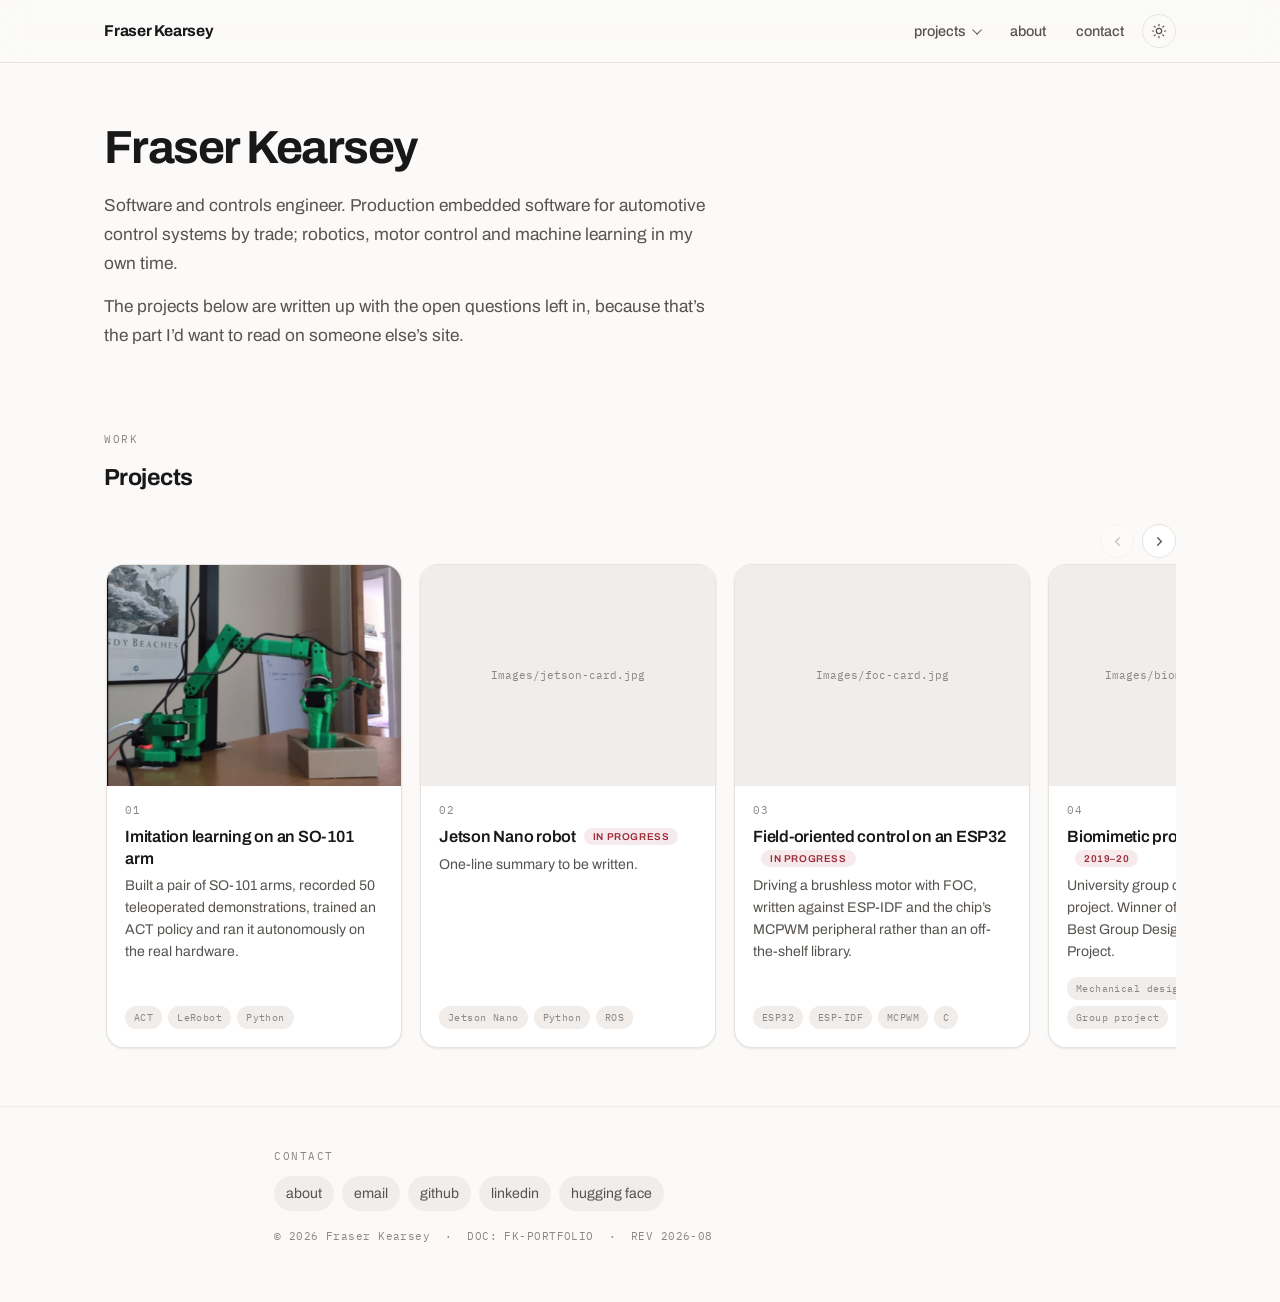
==== commit 6e96b097: "Widen home page and project rail to show more cards" ====
--- a/index.html
+++ b/index.html
@@ -15,6 +15,31 @@
 </head>
 <body>
 
+<!--
+  ============================================================================
+  EDITING THIS PAGE
+
+  Text lives between tags. To change a paragraph, edit what is between
+  the <p> and </p> tags and leave the tags alone:
+
+      <p>old wording</p>      becomes      <p>new wording</p>
+
+  Editable blocks are flagged by comments starting with "EDIT:" further
+  down this file. Search the file for  EDIT:  to jump between them.
+
+  Leave alone:
+    * everything inside the head element
+    * class="..." attributes
+    * entities such as &mdash; &rsquo; &hellip;  which are punctuation: - ' ...
+
+  Special characters: type &amp; for an ampersand, &lt; for a less-than sign,
+  and &rsquo; for an apostrophe, as in don&rsquo;t.
+
+  The styling lives in assets/site.css. Change the colours, corner radii or
+  shadows in the :root block at the top of that file and every page follows.
+  ============================================================================
+-->
+
 <nav>
   <div class="wrap">
     <a class="brand" href="index.html">Fraser Kearsey</a>
@@ -25,6 +50,7 @@
           <a href="so101.html"><span class="idx">01</span>SO-101 imitation learning</a>
           <a href="jetson-nano.html"><span class="idx">02</span>Jetson Nano robot</a>
           <a href="esp32-foc.html"><span class="idx">03</span>ESP32 field-oriented control</a>
+          <a href="biomimetic-propulsion.html"><span class="idx">04</span>Biomimetic propulsion system</a>
         </div>
       </details>
       <a href="about.html">about</a>
@@ -35,8 +61,9 @@
   <div class="progress" aria-hidden="true"></div>
 </nav>
 
+<!-- EDIT: page title and intro paragraphs -->
 <header class="intro">
-  <div class="wrap">
+  <div class="wrap wide">
     <h1>Fraser Kearsey</h1>
     <div class="lede">
       <p>Software and controls engineer. Production embedded software for automotive control systems by trade; robotics, motor control and machine learning in my own time.</p>
@@ -47,8 +74,9 @@
 
 <main>
 
+<!-- EDIT: section "Projects" -->
 <section id="work" class="reveal">
-  <div class="wrap">
+  <div class="wrap wide">
     <p class="secnum">Work</p>
     <h2>Projects</h2>
 
@@ -59,7 +87,8 @@
       </div>
       <!-- Add a project: copy one <a class="card"> block. Swap the .slot div for
            <img src="Images/NAME.jpg" alt="DESCRIPTION"> once you have a photo. -->
-      <div class="track" tabindex="0" role="region" aria-label="Projects, scroll horizontally">
+      <!-- EDIT: project cards. Copy a whole a.card block to add one -->
+<div class="track" tabindex="0" role="region" aria-label="Projects, scroll horizontally">
         <a class="card" href="so101.html">
           <div class="card-media"><img src="Images/so101-card.jpg" alt="A green 3D-printed SO-101 arm placing a cube into a cardboard box"></div>
           <div class="card-body">
@@ -87,6 +116,15 @@
             <span class="card-meta"><span class="tag">ESP32</span><span class="tag">ESP-IDF</span><span class="tag">MCPWM</span><span class="tag">C</span></span>
           </div>
         </a>
+        <a class="card" href="biomimetic-propulsion.html">
+          <div class="card-media"><div class="slot">Images/biomimetic-card.jpg</div></div>
+          <div class="card-body">
+            <span class="card-num">04</span>
+            <span class="card-title">Biomimetic propulsion system<span class="badge">2019&ndash;20</span></span>
+            <span class="card-desc">University group design and manufacture project. Winner of the IMechE Award for Best Group Design and Manufacture Project.</span>
+            <span class="card-meta"><span class="tag">Mechanical design</span><span class="tag">Manufacture</span><span class="tag">Group project</span></span>
+          </div>
+        </a>
       </div>
     </div>
   </div>
@@ -97,7 +135,8 @@
 <footer id="contact" class="reveal">
   <div class="wrap">
     <p class="secnum">Contact</p>
-    <div class="footlinks">
+    <!-- EDIT: footer links -->
+<div class="footlinks">
       <a href="about.html">about</a>
       <a href="mailto:fraserkearsey@gmail.com">email</a>
       <a href="https://github.com/fraserky">github</a>
--- a/assets/site.css
+++ b/assets/site.css
@@ -71,6 +71,8 @@
 a:hover{color:var(--accent)}
 :focus-visible{outline:2px solid var(--accent);outline-offset:3px;border-radius:4px}
 .wrap{max-width:780px;margin:0 auto;padding:0 24px}
+/* used on the home page so the project rail can show more cards */
+.wrap.wide{max-width:1120px}
 
 /* ---------- nav ---------- */
 nav{
@@ -81,7 +83,7 @@
   border-bottom:1px solid var(--line);
 }
 @supports not (backdrop-filter: blur(1px)){ nav{background:var(--paper)} }
-nav .wrap{max-width:1000px;display:flex;justify-content:space-between;align-items:center;height:62px;gap:16px}
+nav .wrap{max-width:1120px;display:flex;justify-content:space-between;align-items:center;height:62px;gap:16px}
 .brand{white-space:nowrap;font-weight:700;font-size:.98rem;letter-spacing:-.015em;color:var(--ink)}
 .brand:hover{color:var(--accent)}
 .docref{font-family:var(--mono);font-size:.7rem;color:var(--grey);letter-spacing:.02em}
@@ -235,7 +237,7 @@
 .track::-webkit-scrollbar-thumb{background:var(--line);border-radius:var(--r-pill)}
 .track::-webkit-scrollbar-track{background:transparent}
 .card{
-  flex:0 0 300px;scroll-snap-align:start;
+  flex:0 0 296px;scroll-snap-align:start;
   display:flex;flex-direction:column;
   background:var(--surface);
   border:1px solid var(--line);
@@ -319,3 +321,34 @@
   .themetoggle{width:30px;height:30px}
   .themetoggle svg{width:15px;height:15px}
 }
+
+/* ---------- affiliations (logo + institution) ---------- */
+.affil{display:flex;flex-direction:column;gap:14px;margin:20px 0 0}
+.affil-item{
+  display:flex;align-items:center;gap:16px;
+  background:var(--surface);
+  border:1px solid var(--line);
+  border-radius:var(--r-md);
+  box-shadow:var(--shadow-sm);
+  padding:14px 18px;
+}
+/* logos are usually dark-on-transparent, so they sit on a light chip in both themes */
+.affil-logo{
+  flex:0 0 auto;width:64px;height:48px;
+  display:flex;align-items:center;justify-content:center;
+  background:#fff;border:1px solid var(--line);border-radius:var(--r-sm);
+  overflow:hidden;
+}
+.affil-logo img{max-width:52px;max-height:38px;width:auto;height:auto;object-fit:contain;display:block}
+.affil-logo .slot{
+  width:100%;height:100%;border:none;border-radius:0;background:transparent;
+  color:var(--grey);font-size:.52rem;padding:4px;line-height:1.3;
+}
+.affil-name{display:block;font-weight:600;font-size:.98rem;letter-spacing:-.01em}
+.affil-note{display:block;font-size:.86rem;color:var(--soft);line-height:1.5}
+.affil-note .yr{font-family:var(--mono);font-size:.74rem;color:var(--grey)}
+@media (max-width:460px){
+  .affil-item{gap:12px;padding:12px 14px}
+  .affil-logo{width:52px;height:40px}
+  .affil-logo img{max-width:42px;max-height:32px}
+}
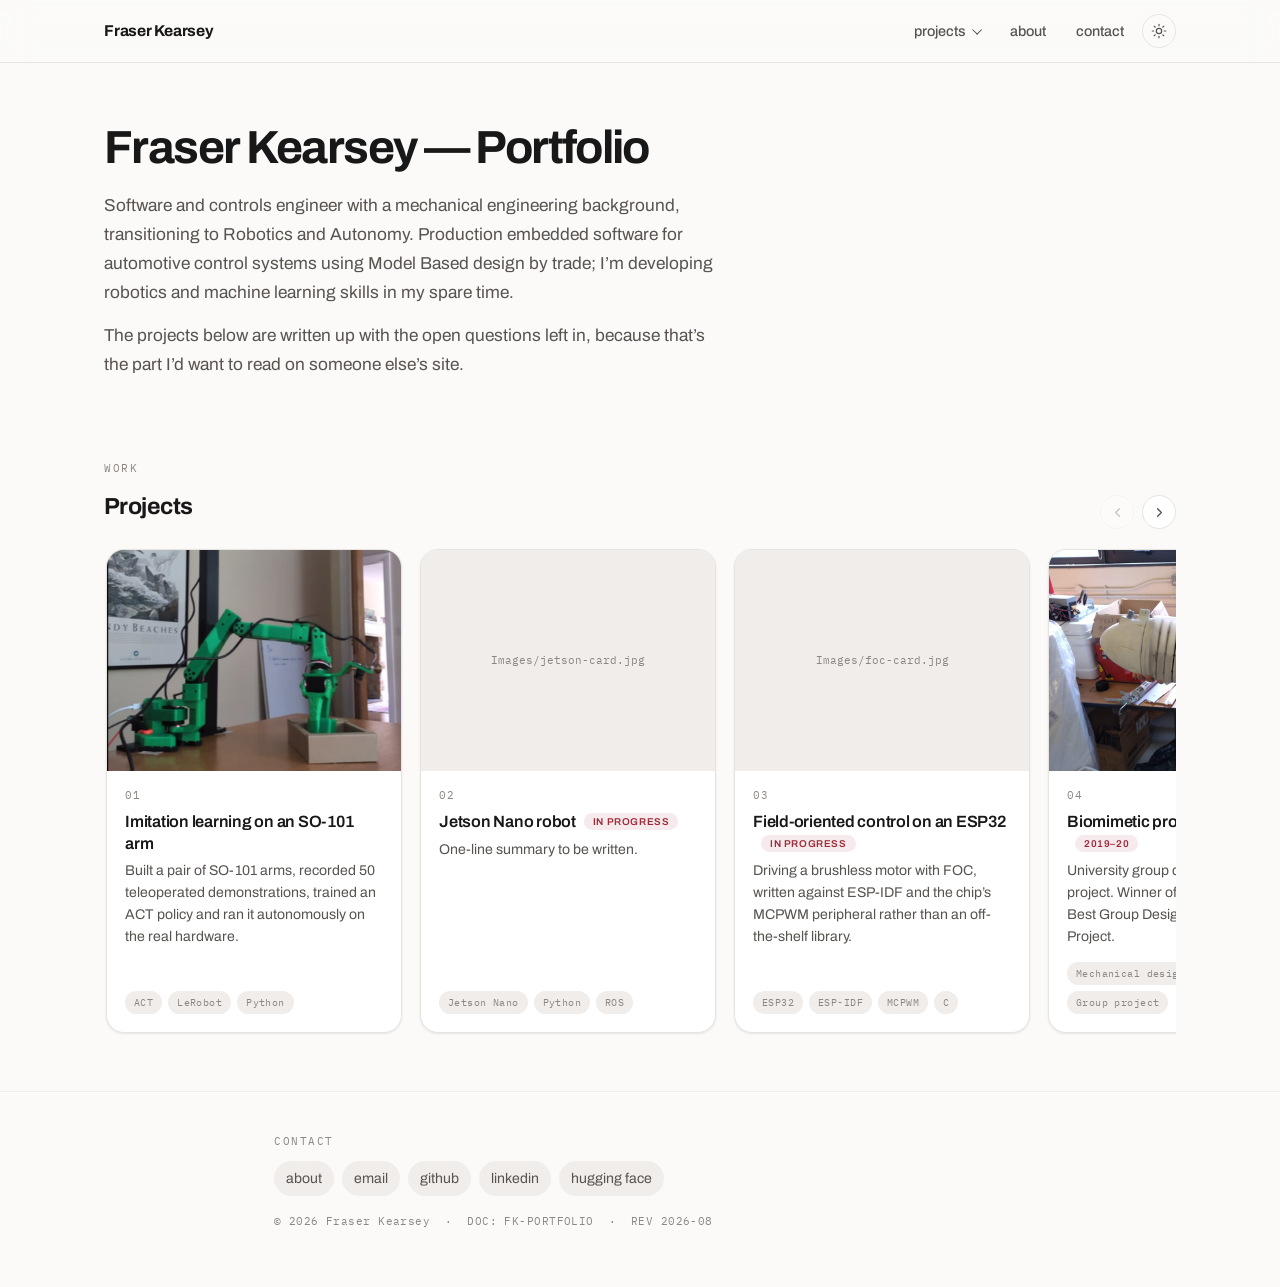
==== commit 6942cb71: "Compress video, add biomimetic media, restore intro paragraph" ====
--- a/index.html
+++ b/index.html
@@ -3,8 +3,8 @@
 <head>
 <meta charset="UTF-8">
 <meta name="viewport" content="width=device-width, initial-scale=1.0">
-<title>Fraser Kearsey — software and controls engineer</title>
-<meta name="description" content="Software and controls engineer. Embedded control systems by trade, robotics and machine learning projects in my own time.">
+<title>Fraser Kearsey — Portfolio</title>
+<meta name="description" content="Software and controls engineer with a mechanical engineering background, transitioning to robotics and autonomy. Embedded automotive control systems by trade; robotics and machine learning projects in my spare time.">
 <link rel="preconnect" href="https://fonts.googleapis.com">
 <link rel="preconnect" href="https://fonts.gstatic.com" crossorigin>
 <link href="https://fonts.googleapis.com/css2?family=Archivo:wght@400;500;600;700&family=IBM+Plex+Mono:wght@400;500;600&display=swap" rel="stylesheet">
@@ -64,9 +64,9 @@
 <!-- EDIT: page title and intro paragraphs -->
 <header class="intro">
   <div class="wrap wide">
-    <h1>Fraser Kearsey</h1>
+    <h1>Fraser Kearsey &mdash; Portfolio</h1>
     <div class="lede">
-      <p>Software and controls engineer. Production embedded software for automotive control systems by trade; robotics, motor control and machine learning in my own time.</p>
+      <p>Software and controls engineer with a mechanical engineering background, transitioning to Robotics and Autonomy. Production embedded software for automotive control systems using Model Based design by trade; I&rsquo;m developing robotics and machine learning skills in my spare time.</p>
       <p>The projects below are written up with the open questions left in, because that&rsquo;s the part I&rsquo;d want to read on someone else&rsquo;s site.</p>
     </div>
   </div>
@@ -117,7 +117,7 @@
           </div>
         </a>
         <a class="card" href="biomimetic-propulsion.html">
-          <div class="card-media"><div class="slot">Images/biomimetic-card.jpg</div></div>
+          <div class="card-media"><img src="Images/biomimetic-card.jpg" alt="A segmented, fish-shaped robotic body with a compliant tail fin, held up in a university workshop"></div>
           <div class="card-body">
             <span class="card-num">04</span>
             <span class="card-title">Biomimetic propulsion system<span class="badge">2019&ndash;20</span></span>
--- a/assets/site.css
+++ b/assets/site.css
@@ -222,7 +222,7 @@
 @media (max-width:560px){ .gallery{grid-template-columns:1fr} }
 
 /* ---------- project rail ---------- */
-.rail{position:relative;margin-top:26px}
+.rail{position:relative;margin-top:4px}
 .track{
   display:flex;gap:18px;
   overflow-x:auto;overflow-y:hidden;
@@ -267,7 +267,8 @@
   color:var(--accent);background:var(--accent-soft);
   border-radius:var(--r-pill);padding:2px 9px;margin-left:8px;vertical-align:2px;
 }
-.railnav{display:flex;gap:8px;justify-content:flex-end;margin-top:2px}
+/* sits up on the heading line rather than pushing the cards down */
+.railnav{position:absolute;top:-48px;right:0;display:flex;gap:8px;margin:0}
 .railbtn{
   width:34px;height:34px;display:inline-flex;align-items:center;justify-content:center;
   border:1px solid var(--line);border-radius:var(--r-pill);
@@ -332,14 +333,36 @@
   box-shadow:var(--shadow-sm);
   padding:14px 18px;
 }
-/* logos are usually dark-on-transparent, so they sit on a light chip in both themes */
+/* logos sit straight on the page, no chip. --logo-h is the knob:
+   raise it to make every logo bigger, lower it to shrink them. */
+.affil{--logo-h:52px}
 .affil-logo{
-  flex:0 0 auto;width:64px;height:48px;
-  display:flex;align-items:center;justify-content:center;
-  background:#fff;border:1px solid var(--line);border-radius:var(--r-sm);
+  flex:0 0 auto;
+  min-width:64px;height:calc(var(--logo-h) + 8px);
+  display:flex;align-items:center;justify-content:flex-start;
+  background:transparent;border:none;
   overflow:hidden;
 }
-.affil-logo img{max-width:52px;max-height:38px;width:auto;height:auto;object-fit:contain;display:block}
+.affil-logo img{
+  max-height:var(--logo-h);
+  max-width:164px;
+  width:auto;height:auto;
+  object-fit:contain;display:block;
+}
+/* Both supplied logos are dark-on-transparent, so on a dark background they
+   vanish. Light mode leaves them bare against the page, as intended; dark mode
+   gives them just enough of a plate to read. Delete this block if you swap in
+   reversed (white) versions of the logos. */
+:root[data-theme="dark"] .affil-logo img{
+  background:#fff;padding:5px 7px;border-radius:var(--r-sm);
+  max-height:calc(var(--logo-h) - 4px);
+}
+@media (prefers-color-scheme: dark){
+  :root:not([data-theme="light"]) .affil-logo img{
+    background:#fff;padding:5px 7px;border-radius:var(--r-sm);
+    max-height:calc(var(--logo-h) - 4px);
+  }
+}
 .affil-logo .slot{
   width:100%;height:100%;border:none;border-radius:0;background:transparent;
   color:var(--grey);font-size:.52rem;padding:4px;line-height:1.3;
@@ -348,7 +371,8 @@
 .affil-note{display:block;font-size:.86rem;color:var(--soft);line-height:1.5}
 .affil-note .yr{font-family:var(--mono);font-size:.74rem;color:var(--grey)}
 @media (max-width:460px){
+  .affil{--logo-h:40px}
   .affil-item{gap:12px;padding:12px 14px}
-  .affil-logo{width:52px;height:40px}
-  .affil-logo img{max-width:42px;max-height:32px}
-}
+  .affil-logo{min-width:52px;max-width:124px}
+  .affil-logo img{max-width:124px}
+}
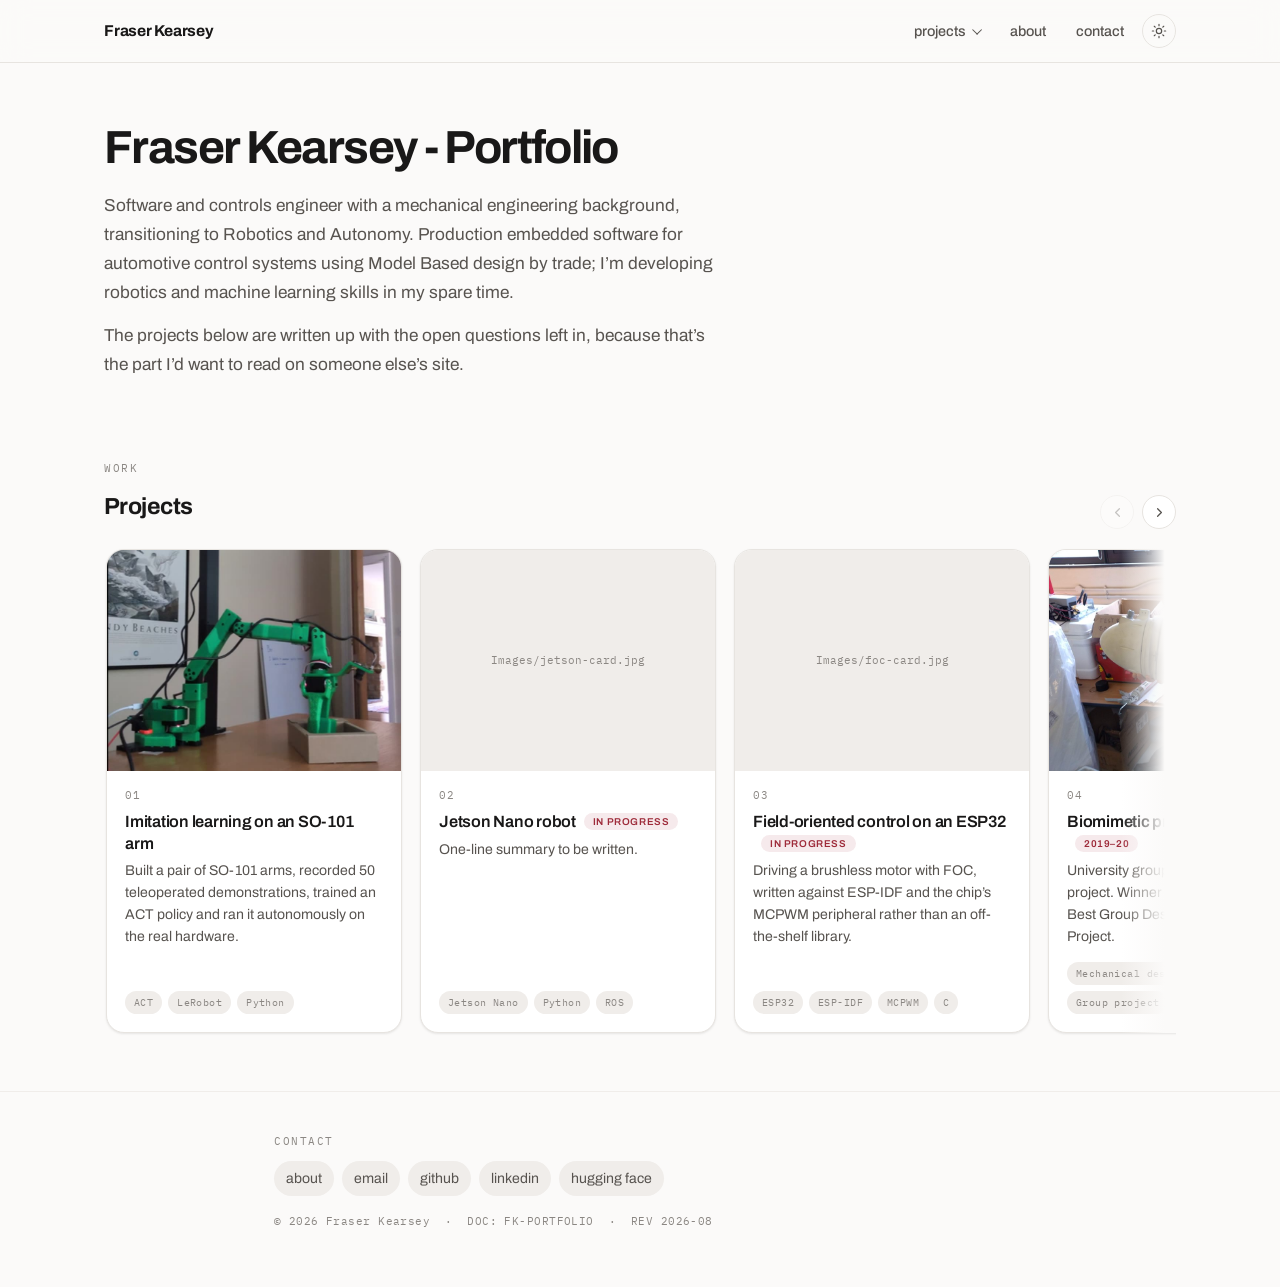
==== commit 31681d96: "Minor formatting updates, addition of favicon" ====
--- a/index.html
+++ b/index.html
@@ -3,11 +3,14 @@
 <head>
 <meta charset="UTF-8">
 <meta name="viewport" content="width=device-width, initial-scale=1.0">
-<title>Fraser Kearsey — Portfolio</title>
+<title>Fraser Kearsey - Portfolio</title>
 <meta name="description" content="Software and controls engineer with a mechanical engineering background, transitioning to robotics and autonomy. Embedded automotive control systems by trade; robotics and machine learning projects in my spare time.">
 <link rel="preconnect" href="https://fonts.googleapis.com">
 <link rel="preconnect" href="https://fonts.gstatic.com" crossorigin>
 <link href="https://fonts.googleapis.com/css2?family=Archivo:wght@400;500;600;700&family=IBM+Plex+Mono:wght@400;500;600&display=swap" rel="stylesheet">
+<link rel="icon" href="favicon.svg" type="image/svg+xml">
+<link rel="icon" href="favicon.ico" sizes="32x32">
+<link rel="apple-touch-icon" href="apple-touch-icon.png">
 <link rel="stylesheet" href="assets/site.css">
 <script>(function(){try{var t=localStorage.getItem('theme');if(t==='dark'||t==='light'){document.documentElement.setAttribute('data-theme',t);}}catch(e){}
 // set before first paint so revealed sections don't flash in
@@ -64,7 +67,7 @@
 <!-- EDIT: page title and intro paragraphs -->
 <header class="intro">
   <div class="wrap wide">
-    <h1>Fraser Kearsey &mdash; Portfolio</h1>
+    <h1>Fraser Kearsey - Portfolio</h1>
     <div class="lede">
       <p>Software and controls engineer with a mechanical engineering background, transitioning to Robotics and Autonomy. Production embedded software for automotive control systems using Model Based design by trade; I&rsquo;m developing robotics and machine learning skills in my spare time.</p>
       <p>The projects below are written up with the open questions left in, because that&rsquo;s the part I&rsquo;d want to read on someone else&rsquo;s site.</p>
--- a/assets/site.css
+++ b/assets/site.css
@@ -376,3 +376,37 @@
   .affil-logo{min-width:52px;max-width:124px}
   .affil-logo img{max-width:124px}
 }
+
+/* ---------- CV: roles ---------- */
+.role{padding:20px 0;border-top:1px solid var(--line-soft)}
+.role:first-of-type{border-top:none;padding-top:6px}
+.role-head{display:flex;justify-content:space-between;align-items:baseline;gap:16px;flex-wrap:wrap}
+.role-title{font-size:1.02rem;font-weight:600;letter-spacing:-.01em}
+.role-org{color:var(--soft);font-weight:400}
+.role-dates{font-family:var(--mono);font-size:.74rem;letter-spacing:.03em;color:var(--grey);white-space:nowrap}
+.role-note{font-size:.84rem;color:var(--grey);margin:4px 0 0}
+.role ul{margin:10px 0 0 1.1em}
+.role li{font-size:.93rem;color:var(--soft);line-height:1.6;margin-bottom:7px}
+.role li:last-child{margin-bottom:0}
+.role li strong{color:var(--ink);font-weight:600}
+
+/* ---------- CV: skills ---------- */
+.skills{display:flex;flex-direction:column;gap:0;margin-top:18px}
+.skillrow{display:grid;grid-template-columns:190px 1fr;gap:18px;padding:13px 0;border-top:1px solid var(--line-soft)}
+.skillrow:first-child{border-top:none}
+.skillrow dt{font-family:var(--mono);font-size:.72rem;letter-spacing:.08em;text-transform:uppercase;color:var(--grey);padding-top:3px}
+.skillrow dd{margin:0;font-size:.93rem;color:var(--soft);line-height:1.6}
+@media (max-width:600px){
+  .skillrow{grid-template-columns:1fr;gap:4px}
+}
+
+/* ---------- rail edge fade ---------- */
+.rail::after{
+  content:"";position:absolute;top:0;right:-1px;bottom:18px;width:56px;
+  background:linear-gradient(to right, transparent, var(--paper) 78%);
+  pointer-events:none;opacity:1;transition:opacity .2s ease;
+}
+.rail.at-end::after{opacity:0}
+@media (max-width:560px){ .rail::after{width:32px} }
+
+.meta-line{font-family:var(--mono);font-size:.8rem;color:var(--grey);letter-spacing:.02em}
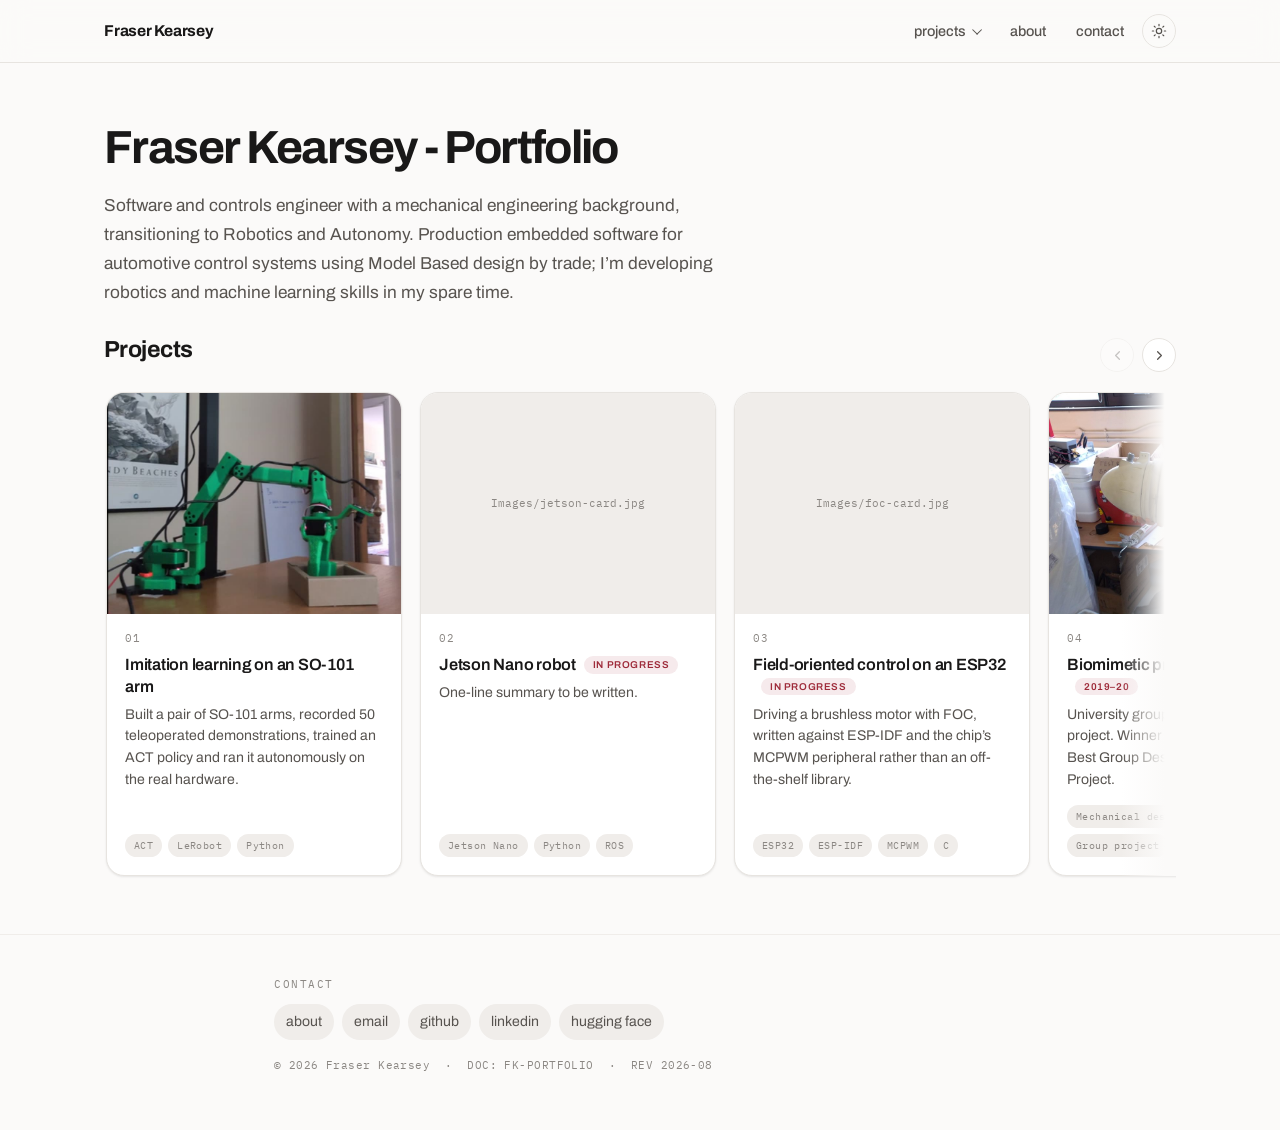
==== commit 6d3721a9: "Homepage clean up" ====
--- a/index.html
+++ b/index.html
@@ -65,12 +65,11 @@
 </nav>
 
 <!-- EDIT: page title and intro paragraphs -->
-<header class="intro">
+<header class="intro home">
   <div class="wrap wide">
     <h1>Fraser Kearsey - Portfolio</h1>
     <div class="lede">
       <p>Software and controls engineer with a mechanical engineering background, transitioning to Robotics and Autonomy. Production embedded software for automotive control systems using Model Based design by trade; I&rsquo;m developing robotics and machine learning skills in my spare time.</p>
-      <p>The projects below are written up with the open questions left in, because that&rsquo;s the part I&rsquo;d want to read on someone else&rsquo;s site.</p>
     </div>
   </div>
 </header>
@@ -80,7 +79,6 @@
 <!-- EDIT: section "Projects" -->
 <section id="work" class="reveal">
   <div class="wrap wide">
-    <p class="secnum">Work</p>
     <h2>Projects</h2>
 
     <div class="rail">
--- a/assets/site.css
+++ b/assets/site.css
@@ -410,3 +410,7 @@
 @media (max-width:560px){ .rail::after{width:32px} }
 
 .meta-line{font-family:var(--mono);font-size:.8rem;color:var(--grey);letter-spacing:.02em}
+
+/* home page: pull the projects up under the intro */
+.intro.home{padding-bottom:12px}
+#work{padding-top:12px}
